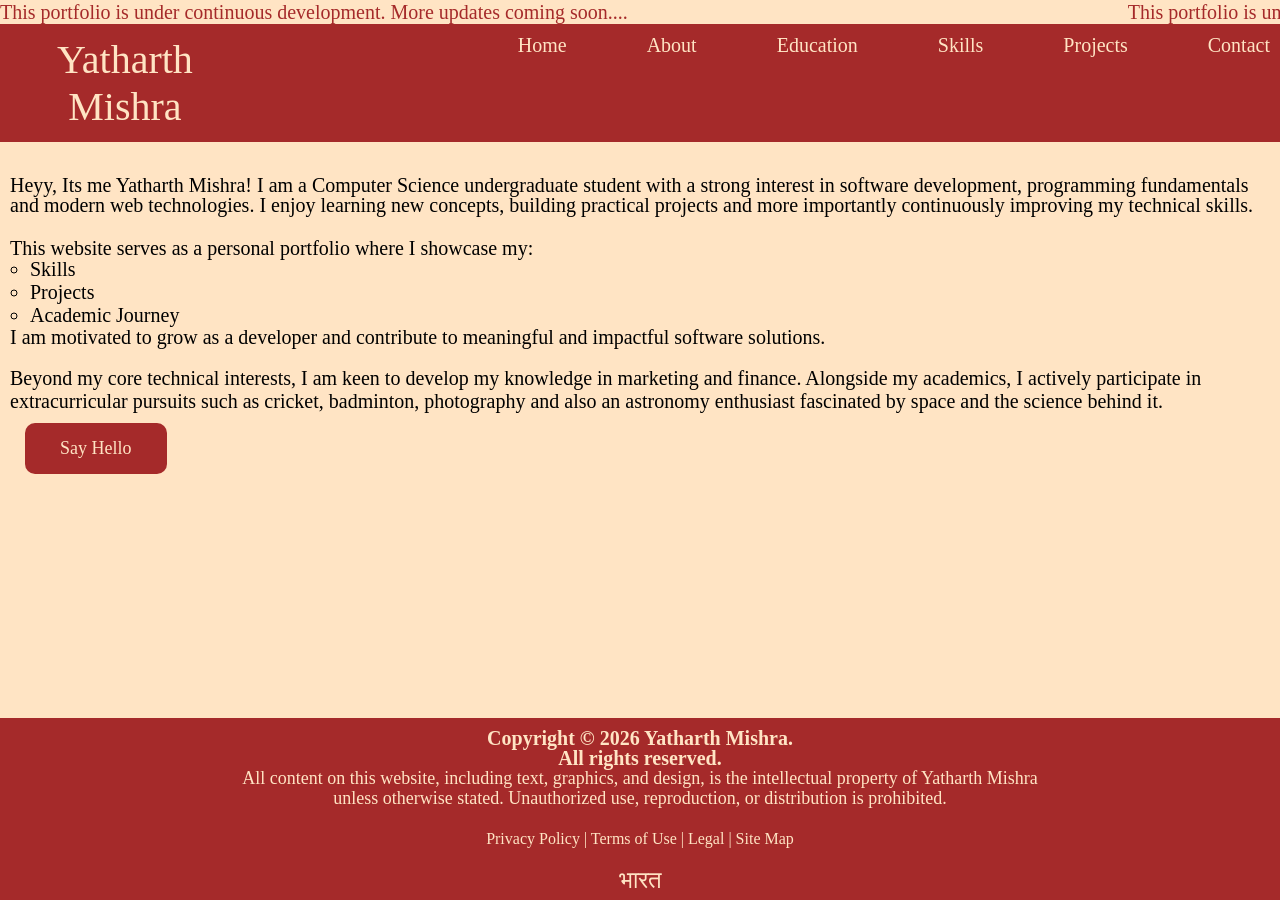
==== index.html @ 9a2c2b6b "Constructed and restructured." ====
<!DOCTYPE html>
 <head>
    <title>About Me~ Yatharth Mishra</title>
    <link rel="stylesheet" href="style.css">
</head>
<body>
<div class="marquee">
  <p>This portfolio is under continuous development. More updates coming soon....</p>
</div>

<nav class="navbar">
  <ul class="nav-links">
    <h1 class="logo">Yatharth Mishra</h1>
    <li><a href="index.html">Home</a></li>
    <li><a href="about.html">About</a></li>
    <li><a href="education.html">Education</a></li>
    <li><a href="skills.html">Skills</a></li>
    <li><a href="projects.html">Projects</a></li>
    <li><a href="contact.html">Contact</a></li>
  </ul>
</nav>  

<section class="home-intro">
    <br>
    <p>
      Heyy, Its me Yatharth Mishra! I am a Computer Science undergraduate student with a strong interest in software development,
      programming fundamentals and modern web technologies. I enjoy learning new concepts,
      building practical projects and more importantly continuously improving my technical skills.
    </p>
    <br>
    <p>
      <p>
  This website serves as a personal portfolio where I showcase my:
</p>

  <ul>
  <li>Skills</li>
  <li>Projects</li>
  <li>Academic Journey</li>
  </ul>

<p>
  I am motivated to grow as a developer and contribute to
  meaningful and impactful software solutions.
</p>

</section>

<section class="home-details">
  Beyond my core technical interests, I am keen to develop my knowledge in marketing and finance. Alongside my academics, I actively participate in extracurricular pursuits such as cricket, badminton, photography and also an astronomy enthusiast fascinated by space and the science behind it. 
</section>

<section class="home-cta">
  <a href="https://www.linkedin.com/in/yatharth-mishra-786a95378/" class="btn">Say Hello</a>
</section>
<footer class="footer">
<p id="cprt"><b>Copyright © 2026 Yatharth Mishra. <br>All rights reserved.</b></p>
<p>All content on this website, including text, graphics, and design, is the intellectual property of Yatharth Mishra<br> unless otherwise stated. Unauthorized use, reproduction, or distribution is prohibited.</p>
<br><p id="fts">Privacy Policy | Terms of Use | Legal | Site Map</p>
<br><p id="ind">भारत</p>
</footer>
</body>
</html>
---- style.css ----
*{
    padding: 0;
    margin: 0;
}
.navbar 
{
  background-color: brown;
  padding: 10px 10px;
  display: flex;
  justify-content: space-between;
}

.nav-links
{
  list-style: none; 
  display: flex;
  text-align: center;
  gap: 80px;
  margin-left: 0px;
}

.nav-links a 
{
color: bisque;
text-decoration: none;
font-size: 20px;
}

.nav-links a:hover 
{
  text-decoration: underline;
}
h1{
    color:brown;
    font-family: 'Algerian';
    font-size: 80px;
    text-align: center;
    margin-top: 5px;
    margin-bottom: 5px;
}
.logo{
    color:bisque;
    font-family: 'Brush Script MT' ;
    font-weight: 100;
    font-size: 40px;
    text-align: center;
    margin-top: 2px;
    margin-left: 2px;
    margin-bottom: 2px;
    margin-right: 200px;
}
.marquee {
    display: block;
    width: 100%;
    overflow: hidden;
    white-space: nowrap;
    color: brown;
}
.marquee p {
    margin: 0;
    line-height: 1.2;
    font-size: 20px;
    padding: 0;
    animation: moveText 12s linear infinite;
}
.marquee p::after {
  content: "This portfolio is under continuous development. More updates coming soon....";
  padding-left: 500px;
}
@keyframes moveText {
  from {
    transform: translateX(0);
  }
  to {
    transform: translateX(-100%);
  }
}
.marquee p:hover {
  animation-play-state: paused;
}   
button{
    color:white;
    background-color:burlywood;
}
html, body {
  height: 100%;
}
body {
  min-height: 100vh;
  display: flex;
  flex-direction: column;
  background-color: bisque;
}
p{
    line-height: 20px;
}
.home-intro{
    font-size: 20px;
    margin: 10px;
}
.home-details{
    font-size: 20px;
    margin: 10px;
    margin-left: 10px;
}
.home-intro ul {
  list-style: circle;
  padding-left: 20px;
}

.btn {
  display: inline-flex;
  align-items: center;
  justify-content: center;

  padding: 15px 35px;
  background-color: brown;
  color: bisque;       
  text-decoration: none; 

  font-size: 18px;
  font-weight: 500;
  border-radius: 10px;
  cursor: pointer;

  margin-left: 25px;
}

.btn:hover {
  background-color: brown;
  transform: scale(1.1);
}

#details{
    padding: 10px;
}
.footer{
  margin-top: auto;
  text-align: center;
  font-size: 18px;
  font-family: 'Times New Roman';
  color: bisque;
  background-color: brown;
  padding: 10px;

  margin-top: auto;  
}
#cprt{ 
    font-size: 20px;
}
#fts{
    font-size: 16px;
}
#ind{
    font-size: 24px;
    font-family:'Segoe UI', Tahoma, Geneva, Verdana, sans-serif;
}
.skills-heading {
  font-family: 'Times New Roman';
  font-size: 36px;
  text-decoration: none
}

.skills-page {
  text-align: center;
}

.skills-container {
  justify-content: center;
  gap: 20px;
}

.skills-container:hover {
  color: burlywood;
}
.prgm{
    text-align: center;
    height: 175px;
    width: 175px;
    background-color: burlywood;
    border-width: 2px;
    border-style: dotted;
    border-color: brown;
    border: 2px solid brown;
    border-radius: 10px; /*For circle make square use radius as 50%*/
    display: inline-block;
    margin: 30px;
    margin-right: 50px;
}
#BoxA{
    background-image: url("The_C_Programming_Language_logo.svg.png");
    background-size: contain;
    background-repeat: no-repeat;
    background-position: center;
    background-color: bisque;
    border: none;
}
#BoxB{
    background-image: url("ISO_C++_Logo.svg.png");
    background-size: contain;
    background-repeat: no-repeat;
    background-position: center;
    background-color: bisque;
    border: none;
}
#BoxC{
    background-image: url("Java_programming_language_logo.svg.png");
    background-size: contain;
    background-repeat: no-repeat;
    background-position: center;    
    background-color: bisque;
    border: none;
}   
#BoxD{
    background-image: url("Python-logo-notext.svg.png");
    background-size: contain; 
    background-repeat: no-repeat;
    background-position: center;    
    background-color: bisque;
    border: none;
}
#BoxE{
    background-image: url("HTML5_logo_and_wordmark.svg.png");
    background-size: contain; 
    background-repeat: no-repeat;
    background-position: center;    
    background-color: bisque;
    border: none;
}
#BoxF{
    background-image: url("Official_CSS_Logo.svg.png");
    background-size: contain; 
    background-repeat: no-repeat;
    background-position: center;    
    background-color: bisque;
    border: none;
}
#BoxG{
    background-image: url("javascript.png");
    background-size: contain; 
    background-repeat: no-repeat;
    background-position: center;    
    background-color: bisque;
    border: none;
}
.about-section{
    font-size: 20px;
}
.quote{
  font-style: italic;
}
.contact-section{
    font-size: 20px;
}
.project-details{
    font-size: 20px;
}
.projects-section{
    font-size: 20px;
}
.education-section{
    font-size: 20px;
}
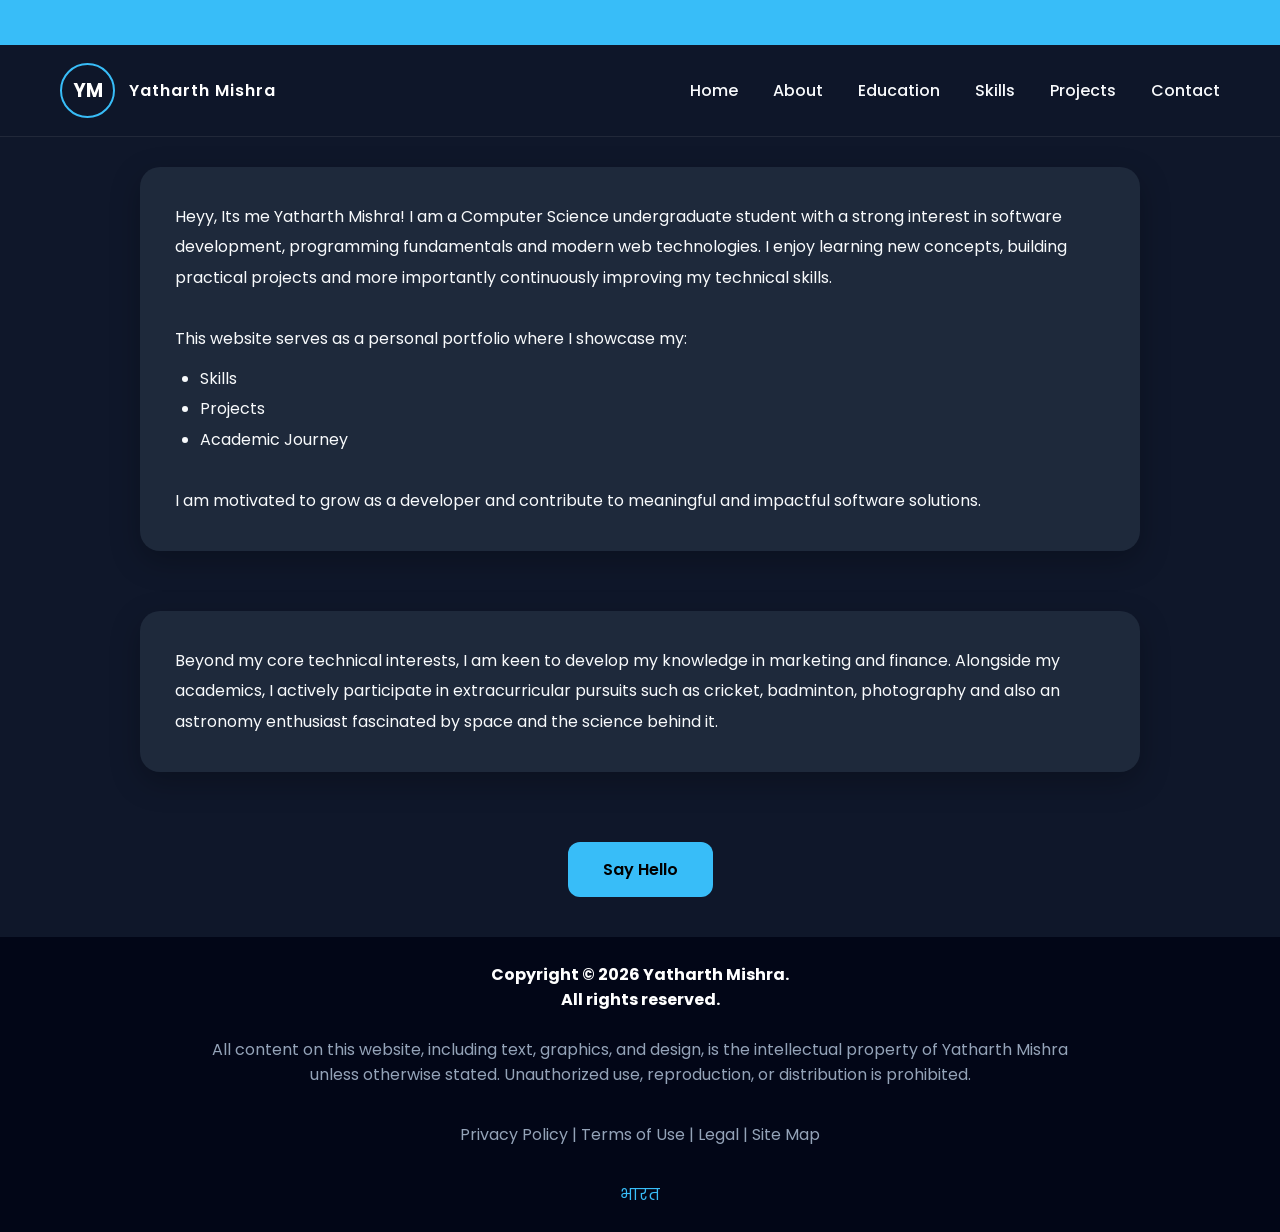
==== commit 2dd34bb3: "Minor Fixes and integerated contact form." ====
--- a/index.html
+++ b/index.html
@@ -1,7 +1,7 @@
 <!DOCTYPE html>
  <head>
     <title>About Me~ Yatharth Mishra</title>
-    <link rel="stylesheet" href="style.css">
+    <link rel="stylesheet" href="css/style.css">
 </head>
 <body>
 <div class="marquee">
@@ -9,8 +9,13 @@
 </div>
 
 <nav class="navbar">
+
+  <div class="brand">
+    <div class="logo">YM</div>
+    <span class="tagline">Yatharth Mishra</span>
+  </div>
+
   <ul class="nav-links">
-    <h1 class="logo">Yatharth Mishra</h1>
     <li><a href="index.html">Home</a></li>
     <li><a href="about.html">About</a></li>
     <li><a href="education.html">Education</a></li>
@@ -18,10 +23,10 @@
     <li><a href="projects.html">Projects</a></li>
     <li><a href="contact.html">Contact</a></li>
   </ul>
+
 </nav>  
 
 <section class="home-intro">
-    <br>
     <p>
       Heyy, Its me Yatharth Mishra! I am a Computer Science undergraduate student with a strong interest in software development,
       programming fundamentals and modern web technologies. I enjoy learning new concepts,
@@ -40,6 +45,7 @@
   </ul>
 
 <p>
+  <br>
   I am motivated to grow as a developer and contribute to
   meaningful and impactful software solutions.
 </p>
@@ -54,10 +60,11 @@
   <a href="https://www.linkedin.com/in/yatharth-mishra-786a95378/" class="btn">Say Hello</a>
 </section>
 <footer class="footer">
-<p id="cprt"><b>Copyright © 2026 Yatharth Mishra. <br>All rights reserved.</b></p>
+<p id="cprt"><b>Copyright © 2026 Yatharth Mishra.<br>All rights reserved.</b></p><br>
 <p>All content on this website, including text, graphics, and design, is the intellectual property of Yatharth Mishra<br> unless otherwise stated. Unauthorized use, reproduction, or distribution is prohibited.</p>
 <br><p id="fts">Privacy Policy | Terms of Use | Legal | Site Map</p>
 <br><p id="ind">भारत</p>
 </footer>
+<script src="js/script.js"></script>
 </body>
 </html>
--- a/css/style.css
+++ b/css/style.css
@@ -0,0 +1,579 @@
+@import url('https://fonts.googleapis.com/css2?family=Poppins:wght@300;400;500;600;700;800&display=swap');
+
+*{
+    margin:0;
+    padding:0;
+    box-sizing:border-box;
+    font-family:'Poppins',sans-serif;
+}
+
+:root{
+    --bg:#0f172a;
+    --card:#1e293b;
+    --accent:#38bdf8;
+    --text:#f8fafc;
+    --secondary:#94a3b8;
+}
+
+html{
+    scroll-behavior:smooth;
+}
+
+body{
+    min-height:100vh;
+    display:flex;
+    flex-direction:column;
+    background:var(--bg);
+    color:var(--text);
+}
+
+/* =====================
+   NAVBAR
+===================== */
+
+.navbar{
+    position:sticky;
+    top:0;
+    z-index:1000;
+
+    display:flex;
+    justify-content:space-between;
+    align-items:center;
+
+    padding:18px 60px;
+
+    background:rgba(15,23,42,0.9);
+    backdrop-filter:blur(12px);
+
+    border-bottom:1px solid rgba(255,255,255,0.08);
+}
+
+.brand{
+    display:flex;
+    align-items:center;
+    gap:14px;
+}
+
+.logo{
+    width:55px;
+    height:55px;
+
+    display:flex;
+    justify-content:center;
+    align-items:center;
+
+    border-radius:50%;
+    border:2px solid var(--accent);
+
+    color:white;
+    font-weight:700;
+    font-size:1.15rem;
+
+    transition:0.3s ease;
+}
+
+.logo:hover{
+    background:var(--accent);
+    color:black;
+    transform:rotate(5deg);
+}
+
+.tagline{
+    color:white;
+    font-size:1rem;
+    font-weight:600;
+    letter-spacing:1px;
+}
+
+.nav-links{
+    list-style:none;
+    display:flex;
+    align-items:center;
+    gap:35px;
+}
+
+.nav-links a{
+    text-decoration:none;
+    color:var(--text);
+    font-weight:500;
+    transition:0.3s;
+    position:relative;
+}
+
+.nav-links a::after{
+    content:"";
+    position:absolute;
+    left:0;
+    bottom:-5px;
+
+    width:0;
+    height:2px;
+
+    background:var(--accent);
+    transition:0.3s;
+}
+
+.nav-links a:hover{
+    color:var(--accent);
+}
+
+.nav-links a:hover::after{
+    width:100%;
+}
+
+/* =====================
+   MARQUEE
+===================== */
+
+.marquee{
+    background:var(--accent);
+    color:black;
+
+    overflow:hidden;
+    white-space:nowrap;
+
+    padding:10px 0;
+}
+
+.marquee p{
+    display:inline-block;
+    padding-left:100%;
+    animation:scroll 25s linear infinite;
+    font-weight:500;
+}
+
+.marquee:hover p{
+    animation-play-state:paused;
+}
+
+@keyframes scroll{
+    from{
+        transform:translateX(0);
+    }
+    to{
+        transform:translateX(-100%);
+    }
+}
+
+/* =====================
+   HEADINGS
+===================== */
+
+h1{
+    text-align:center;
+    font-size:3rem;
+    font-weight:700;
+    color:white;
+
+    margin-top:50px;
+}
+
+.skills-heading{
+    text-align:center;
+    font-size:3rem;
+    font-weight:700;
+    color:white;
+
+    margin-top:50px;
+}
+
+h1::after,
+.skills-heading::after{
+    content:"";
+
+    display:block;
+
+    width:90px;
+    height:4px;
+
+    background:var(--accent);
+
+    margin:15px auto;
+
+    border-radius:20px;
+}
+
+h2{
+    text-align:center;
+
+    max-width:800px;
+
+    margin:10px auto 40px auto;
+
+    color:var(--secondary);
+
+    font-size:1.25rem;
+    font-weight:400;
+
+    line-height:1.8;
+}
+
+h3{
+    color:var(--accent);
+    margin-bottom:10px;
+}
+
+/* =====================
+   HOME PAGE
+===================== */
+
+.home-intro,
+.home-details{
+    width:90%;
+    max-width:1000px;
+
+    margin:30px auto;
+
+    padding:35px;
+
+    background:var(--card);
+
+    border-radius:20px;
+
+    line-height:1.9;
+
+    box-shadow:0 10px 30px rgba(0,0,0,0.25);
+}
+
+.home-intro ul{
+    margin-top:10px;
+    margin-left:25px;
+}
+
+.home-cta{
+    text-align:center;
+    margin:40px;
+}
+
+.btn{
+    display:inline-block;
+
+    padding:15px 35px;
+
+    background:var(--accent);
+    color:black;
+
+    text-decoration:none;
+    font-weight:600;
+
+    border-radius:12px;
+
+    transition:0.3s;
+}
+
+.btn:hover{
+    transform:translateY(-5px);
+}
+
+/* =====================
+   COMMON SECTIONS
+===================== */
+
+.about-section,
+.education-section,
+.contact-section,
+.projects-section{
+    width:90%;
+    max-width:1000px;
+
+    margin:40px auto;
+
+    background:var(--card);
+
+    padding:40px;
+
+    border-radius:20px;
+
+    line-height:1.9;
+
+    box-shadow:0 10px 30px rgba(0,0,0,0.25);
+}
+
+.about-text,
+.contact-text{
+    font-size:1.05rem;
+}
+
+.quote{
+    text-align:center;
+    color:var(--secondary);
+    font-style:italic;
+}
+
+/* =====================
+   EDUCATION
+===================== */
+
+.education-item{
+    border-left:4px solid var(--accent);
+    padding-left:25px;
+    text-align:left;
+}
+
+/* =====================
+   SKILLS
+===================== */
+
+.skills-page{
+    text-align:center;
+}
+
+.prgm{
+    width:180px;
+    height:180px;
+
+    display:inline-block;
+
+    margin:25px;
+
+    border-radius:20px;
+
+    background:white;
+
+    box-shadow:0 10px 25px rgba(0,0,0,0.3);
+
+    transition:0.3s ease;
+}
+
+.prgm:hover{
+    transform:translateY(-10px) scale(1.05);
+}
+
+#BoxA{
+    background:url("../images/c.png") center/contain no-repeat;
+    background-color:white;
+}
+
+#BoxB{
+    background:url("../images/cpp.png") center/contain no-repeat;
+    background-color:white;
+}
+
+#BoxC{
+    background:url("../images/java.png") center/contain no-repeat;
+    background-color:white;
+}
+
+#BoxD{
+    background:url("../images/py.png") center/contain no-repeat;
+    background-color:white;
+}
+
+#BoxE{
+    background:url("../images/html.png") center/contain no-repeat;
+    background-color:white;
+}
+
+#BoxF{
+    background:url("../images/css.png") center/contain no-repeat;
+    background-color:white;
+}
+
+#BoxG{
+    background:url("../images/jss.png") center/contain no-repeat;
+    background-color:white;
+}
+
+/* =====================
+   PROJECTS
+===================== */
+
+.project-card{
+    background:#111827;
+
+    border-radius:20px;
+
+    padding:30px;
+
+    border:1px solid rgba(255,255,255,0.08);
+}
+
+.project-link{
+    display:inline-block;
+
+    margin-top:15px;
+
+    padding:12px 24px;
+
+    background:var(--accent);
+
+    color:black;
+
+    text-decoration:none;
+
+    border-radius:10px;
+
+    font-weight:600;
+
+    transition:0.3s;
+}
+
+.project-link:hover{
+    transform:translateY(-3px);
+}
+
+.project-details{
+    text-align: left;
+}
+/* =====================
+   CONTACT
+===================== */
+
+.contact-list{
+    list-style:none;
+    line-height:2.3;
+}
+
+.social-link{
+    color:var(--accent);
+    text-decoration:none;
+    font-weight:500;
+    transition:0.3s ease;
+}
+
+.social-link:hover{
+    color:var(--accent);
+    text-decoration:underline;
+    text-shadow:0 0 8px rgba(56,189,248,0.7);
+}
+
+.contact-form-card{
+    width:90%;
+    max-width:800px;
+
+    margin:40px auto;
+
+    background:var(--card);
+
+    padding:35px;
+
+    border-radius:20px;
+
+    box-shadow:0 10px 25px rgba(0,0,0,0.25);
+}
+
+.contact-form-card h2{
+    margin-bottom:15px;
+}
+
+.contact-form-card p{
+    margin-bottom:25px;
+}
+
+.contact-form-card form{
+    display:flex;
+    flex-direction:column;
+    gap:15px;
+}
+
+.contact-form-card input,
+.contact-form-card textarea{
+    padding:14px;
+
+    border-radius:10px;
+
+    border:1px solid #334155;
+
+    background:#0f172a;
+
+    color:white;
+
+    font-size:1rem;
+}
+
+.contact-form-card textarea{
+    resize:vertical;
+}
+
+.contact-form-card button{
+    background:var(--accent);
+
+    color:black;
+
+    border:none;
+
+    padding:14px;
+
+    border-radius:10px;
+
+    cursor:pointer;
+
+    font-weight:600;
+
+    transition:0.3s;
+}
+
+.contact-form-card button:hover{
+    transform:translateY(-3px);
+}
+/* =====================
+   FOOTER
+===================== */
+
+.footer{
+    margin-top:auto;
+
+    background:#020617;
+
+    color:var(--secondary);
+
+    text-align:center;
+
+    padding:25px;
+}
+
+#cprt{
+    color:white;
+    font-size:1rem;
+}
+
+#fts{
+    margin-top:10px;
+}
+
+#ind{
+    margin-top:10px;
+    color:var(--accent);
+}
+
+/* =====================
+   MOBILE
+===================== */
+
+@media(max-width:900px){
+
+    .navbar{
+        flex-direction:column;
+        gap:20px;
+        padding:20px;
+    }
+
+    .nav-links{
+        flex-wrap:wrap;
+        justify-content:center;
+    }
+
+    h1,
+    .skills-heading{
+        font-size:2.3rem;
+    }
+
+    h2{
+        font-size:1.05rem;
+        padding:0 15px;
+    }
+
+    .prgm{
+        width:140px;
+        height:140px;
+    }
+
+    .about-section,
+    .education-section,
+    .contact-section,
+    .projects-section,
+    .home-intro,
+    .home-details{
+        padding:25px;
+    }
+}
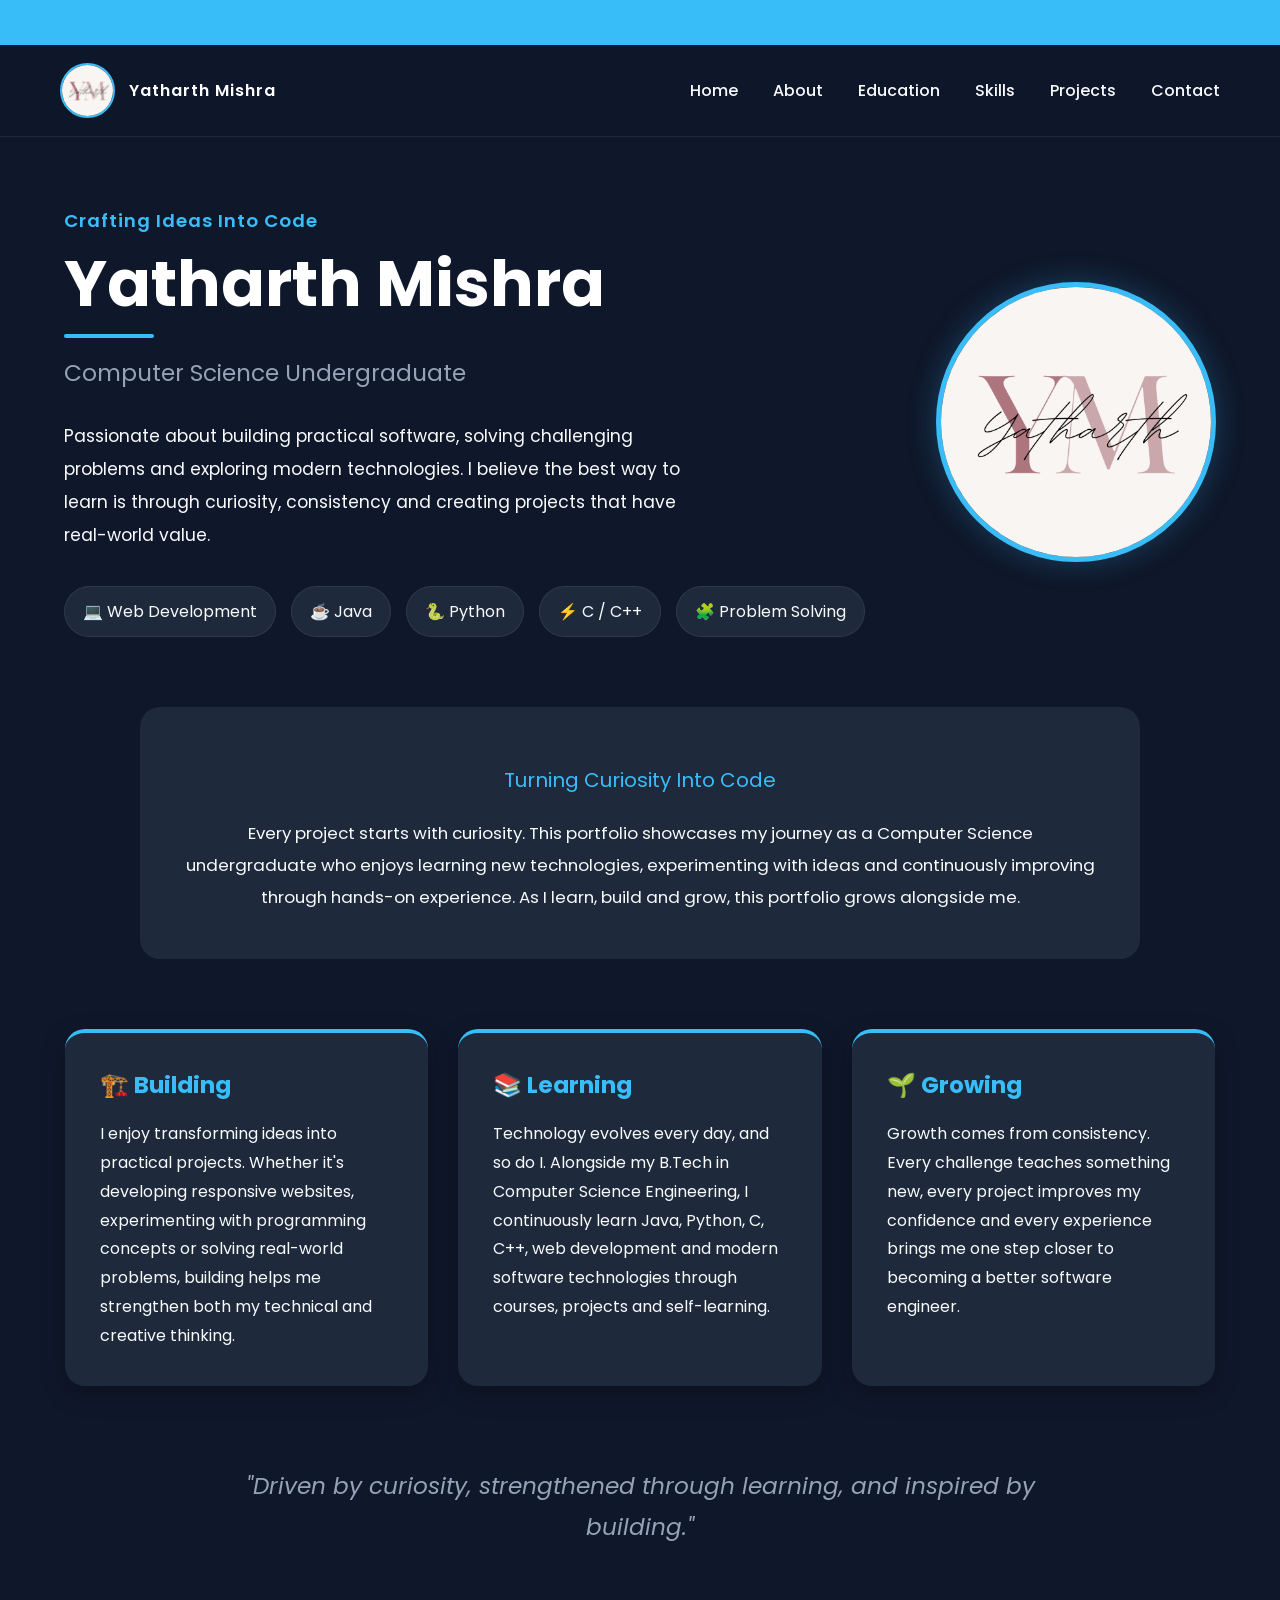
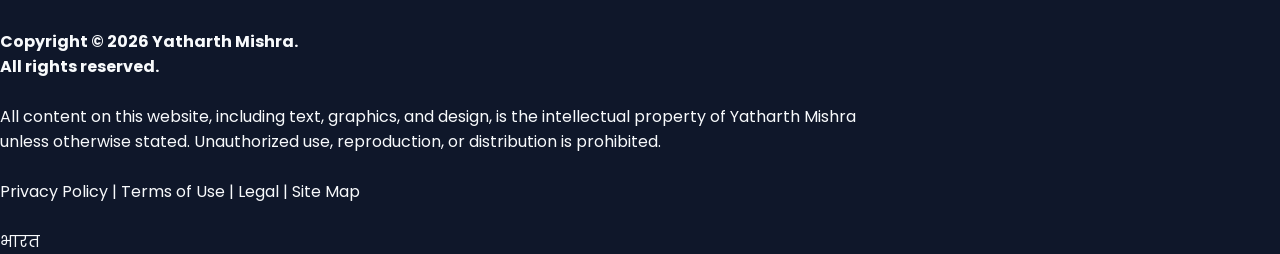
==== commit 720c816e: "Revamped modern UI" ====
--- a/index.html
+++ b/index.html
@@ -11,7 +11,9 @@
 <nav class="navbar">
 
   <div class="brand">
-    <div class="logo">YM</div>
+    <div class="logo">
+      <img src="images/logo.png" alt="Yatharth Mishra Logo">
+    </div>
     <span class="tagline">Yatharth Mishra</span>
   </div>
 
@@ -26,45 +28,146 @@
 
 </nav>  
 
-<section class="home-intro">
-    <p>
-      Heyy, Its me Yatharth Mishra! I am a Computer Science undergraduate student with a strong interest in software development,
-      programming fundamentals and modern web technologies. I enjoy learning new concepts,
-      building practical projects and more importantly continuously improving my technical skills.
-    </p>
-    <br>
-    <p>
-      <p>
-  This website serves as a personal portfolio where I showcase my:
-</p>
+<main class="home-page">
+<section class="hero">
 
-  <ul>
-  <li>Skills</li>
-  <li>Projects</li>
-  <li>Academic Journey</li>
-  </ul>
+        <div class="hero-text">
 
-<p>
-  <br>
-  I am motivated to grow as a developer and contribute to
-  meaningful and impactful software solutions.
-</p>
+            <p class="hero-greeting">Crafting Ideas Into Code</p>
 
-</section>
+            <h1>Yatharth Mishra</h1>
 
-<section class="home-details">
-  Beyond my core technical interests, I am keen to develop my knowledge in marketing and finance. Alongside my academics, I actively participate in extracurricular pursuits such as cricket, badminton, photography and also an astronomy enthusiast fascinated by space and the science behind it. 
-</section>
+            <h2>Computer Science Undergraduate</h2>
 
-<section class="home-cta">
-  <a href="https://www.linkedin.com/in/yatharth-mishra-786a95378/" class="btn">Say Hello</a>
-</section>
+            <p class="hero-description">
+
+                Passionate about building practical software, solving
+                challenging problems and exploring modern technologies.
+                I believe the best way to learn is through curiosity,
+                consistency and creating projects that have real-world value.
+
+            </p>
+
+            <div class="hero-tags">
+
+                <span>💻 Web Development</span>
+                <span>☕ Java</span>
+                <span>🐍 Python</span>
+                <span>⚡ C / C++</span>
+                <span>🧩 Problem Solving</span>
+
+            </div>
+
+        </div>
+
+        <div class="hero-image">
+
+            <!-- Replace with your image later -->
+
+            <div class="profile-circle">
+
+                <img src="images/logo.png" alt="Yatharth Mishra Logo">
+
+            </div>
+
+        </div>
+
+    </section>
+
+    <!-- Intro -->
+
+    <section class="home-overview">
+
+        <h2>Turning Curiosity Into Code</h2>
+
+        <p>
+
+            Every project starts with curiosity.
+
+            This portfolio showcases my journey as a Computer Science
+            undergraduate who enjoys learning new technologies,
+            experimenting with ideas and continuously improving through
+            hands-on experience.
+
+            As I learn, build and grow, this portfolio grows alongside me.
+
+        </p>
+
+    </section>
+
+    <!-- Philosophy -->
+
+    <section class="quick-links">
+
+        <div class="quick-card">
+
+            <h3>🏗️ Building</h3>
+
+            <p>
+
+                I enjoy transforming ideas into practical projects.
+                Whether it's developing responsive websites,
+                experimenting with programming concepts or solving
+                real-world problems, building helps me strengthen both
+                my technical and creative thinking.
+
+            </p>
+
+        </div>
+
+        <div class="quick-card">
+
+            <h3>📚 Learning</h3>
+
+            <p>
+
+                Technology evolves every day, and so do I.
+                Alongside my B.Tech in Computer Science Engineering,
+                I continuously learn Java, Python, C, C++, web
+                development and modern software technologies through
+                courses, projects and self-learning.
+
+            </p>
+
+        </div>
+
+        <div class="quick-card">
+
+            <h3>🌱 Growing</h3>
+
+            <p>
+
+                Growth comes from consistency.
+                Every challenge teaches something new,
+                every project improves my confidence and
+                every experience brings me one step closer to
+                becoming a better software engineer.
+
+            </p>
+
+        </div>
+
+    </section>
+
+    <!-- Quote -->
+
+    <section class="home-quote">
+
+        <blockquote>
+
+            "Driven by curiosity, strengthened through learning,
+            and inspired by building."
+
+        </blockquote>
+
+    </section>
+</main>
+
 <footer class="footer">
 <p id="cprt"><b>Copyright © 2026 Yatharth Mishra.<br>All rights reserved.</b></p><br>
 <p>All content on this website, including text, graphics, and design, is the intellectual property of Yatharth Mishra<br> unless otherwise stated. Unauthorized use, reproduction, or distribution is prohibited.</p>
 <br><p id="fts">Privacy Policy | Terms of Use | Legal | Site Map</p>
 <br><p id="ind">भारत</p>
 </footer>
-<script src="js/script.js"></script>
 </body>
 </html>
--- a/css/style.css
+++ b/css/style.css
@@ -62,20 +62,35 @@
     justify-content:center;
     align-items:center;
 
+    overflow:hidden;
+
+    flex-shrink:0;
+
     border-radius:50%;
+
     border:2px solid var(--accent);
 
-    color:white;
-    font-weight:700;
-    font-size:1.15rem;
-
-    transition:0.3s ease;
+    background:var(--card);
+
+    transition:.3s ease;
 }
 
 .logo:hover{
-    background:var(--accent);
-    color:black;
-    transform:rotate(5deg);
+
+    transform:scale(1.08);
+
+    box-shadow:0 0 15px rgba(56,189,248,.4);
+}
+
+.logo img{
+
+    width:100%;
+
+    height:100%;
+
+    object-fit:cover;
+
+    display:block;
 }
 
 .tagline{
@@ -213,57 +228,280 @@
     margin-bottom:10px;
 }
 
-/* =====================
-   HOME PAGE
-===================== */
-
-.home-intro,
-.home-details{
+/* ===================================================
+                    HOME PAGE
+=================================================== */
+
+.home-page{
+    width:100%;
+}
+
+/* ---------- HERO ---------- */
+
+.home-page .hero{
+    width:90%;
+    max-width:1200px;
+    margin:70px auto;
+
+    display:flex;
+    justify-content:space-between;
+    align-items:center;
+    gap:70px;
+}
+
+.home-page .hero-text{
+    flex:1;
+}
+
+.home-page .hero-greeting{
+    color:var(--accent);
+    font-size:1.15rem;
+    font-weight:600;
+    letter-spacing:1px;
+    margin-bottom:15px;
+}
+
+.home-page .hero-text h1{
+    text-align:left;
+    margin:0;
+    font-size:4rem;
+    line-height:1.1;
+}
+
+.home-page .hero-text h1::after{
+    margin:15px 0;
+}
+
+.home-page .hero-text h2{
+    text-align:left;
+    margin:0 0 25px;
+    color:var(--secondary);
+    font-size:1.45rem;
+}
+
+.home-page .hero-description{
+    max-width:650px;
+    line-height:1.9;
+    font-size:1.08rem;
+}
+
+.home-page .hero-tags{
+    display:flex;
+    flex-wrap:wrap;
+    gap:15px;
+    margin-top:35px;
+}
+
+.home-page .hero-tags span{
+    background:var(--card);
+    padding:12px 18px;
+    border-radius:30px;
+    border:1px solid rgba(255,255,255,.08);
+    transition:.3s;
+}
+
+.home-page .hero-tags span:hover{
+    background:var(--accent);
+    color:#000;
+    transform:translateY(-4px);
+}
+
+/* ---------- PROFILE ---------- */
+
+.home-page .hero-image{
+    display:flex;
+    justify-content:center;
+}
+
+.home-page .profile-circle{
+
+    width:280px;
+    height:280px;
+
+    border-radius:50%;
+
+    display:flex;
+    justify-content:center;
+    align-items:center;
+
+    background:var(--card);
+
+    border:5px solid var(--accent);
+
+    color:var(--accent);
+
+    font-size:5rem;
+    font-weight:bold;
+
+    box-shadow:0 0 30px rgba(56,189,248,.25);
+
+    transition:.3s;
+}
+
+.home-page .profile-circle:hover{
+
+    transform:scale(1.05);
+}
+
+.home-page .profile-circle img{
+
+    width:100%;
+    height:100%;
+
+    object-fit:cover;
+
+    border-radius:50%;
+}
+
+/* ---------- INTRO ---------- */
+
+.home-page .home-overview{
+
     width:90%;
     max-width:1000px;
 
-    margin:30px auto;
+    margin:70px auto;
+
+    background:var(--card);
+
+    padding:45px;
+
+    border-radius:20px;
+
+    text-align:center;
+
+    line-height:1.9;
+}
+
+.home-page .home-overview h2{
+
+    color:var(--accent);
+
+    margin-bottom:20px;
+}
+
+.home-page .home-overview p{
+
+    font-size:1.05rem;
+}
+
+/* ---------- CARDS ---------- */
+
+.home-page .quick-links{
+
+    width:90%;
+    max-width:1150px;
+
+    margin:70px auto;
+
+    display:grid;
+
+    grid-template-columns:repeat(auto-fit,minmax(280px,1fr));
+
+    gap:30px;
+}
+
+.home-page .quick-card{
+
+    background:var(--card);
 
     padding:35px;
 
-    background:var(--card);
-
     border-radius:20px;
 
-    line-height:1.9;
-
-    box-shadow:0 10px 30px rgba(0,0,0,0.25);
-}
-
-.home-intro ul{
-    margin-top:10px;
-    margin-left:25px;
-}
-
-.home-cta{
+    border-top:4px solid var(--accent);
+
+    transition:.35s;
+
+    box-shadow:0 8px 25px rgba(0,0,0,.25);
+}
+
+.home-page .quick-card:hover{
+
+    transform:translateY(-8px);
+
+    box-shadow:0 15px 30px rgba(56,189,248,.18);
+}
+
+.home-page .quick-card h3{
+
+    color:var(--accent);
+
+    margin-bottom:18px;
+
+    font-size:1.45rem;
+}
+
+.home-page .quick-card p{
+
+    line-height:1.8;
+}
+
+/* ---------- QUOTE ---------- */
+
+.home-page .home-quote{
+
+    width:90%;
+    max-width:900px;
+
+    margin:80px auto;
+
     text-align:center;
-    margin:40px;
-}
-
-.btn{
-    display:inline-block;
-
-    padding:15px 35px;
-
-    background:var(--accent);
-    color:black;
-
-    text-decoration:none;
-    font-weight:600;
-
-    border-radius:12px;
-
-    transition:0.3s;
-}
-
-.btn:hover{
-    transform:translateY(-5px);
-}
+}
+
+.home-page .home-quote blockquote{
+
+    font-size:1.45rem;
+
+    font-style:italic;
+
+    color:var(--secondary);
+
+    line-height:1.8;
+}
+
+/* ---------- MOBILE ---------- */
+
+@media(max-width:900px){
+
+.home-page .hero{
+
+    flex-direction:column-reverse;
+
+    text-align:center;
+}
+
+.home-page .hero-text h1,
+.home-page .hero-text h2{
+
+    text-align:center;
+}
+
+.home-page .hero-text h1::after{
+
+    margin:15px auto;
+}
+
+.home-page .hero-description{
+
+    margin:auto;
+}
+
+.home-page .hero-tags{
+
+    justify-content:center;
+}
+
+.home-page .profile-circle{
+
+    width:220px;
+    height:220px;
+
+    font-size:4rem;
+}
+
+}
+
 
 /* =====================
    COMMON SECTIONS
@@ -303,75 +541,375 @@
 /* =====================
    EDUCATION
 ===================== */
-
-.education-item{
-    border-left:4px solid var(--accent);
-    padding-left:25px;
-    text-align:left;
+/* =====================
+   EDUCATION TIMELINE
+===================== */
+
+.timeline{
+    position:relative;
+    margin-top:20px;
+}
+
+.timeline::before{
+    content:"";
+    position:absolute;
+    left:120px;
+    top:0;
+    bottom:0;
+
+    width:4px;
+
+    background:var(--accent);
+
+    border-radius:10px;
+}
+
+.timeline-item{
+    display:grid;
+    grid-template-columns:90px 60px 1fr;
+
+    align-items:flex-start;
+
+    margin-bottom:60px;
+
+    position:relative;
+}
+
+.timeline-year{
+    font-size:1.2rem;
+    font-weight:700;
+
+    color:var(--text);
+
+    text-align:right;
+
+    padding-top:10px;
+}
+
+.timeline-dot{
+
+    width:22px;
+    height:22px;
+
+    background:var(--accent);
+
+    border-radius:50%;
+
+    border:5px solid var(--bg);
+
+    justify-self:center;
+
+    margin-top:8px;
+
+    z-index:2;
+
+    box-shadow:0 0 15px rgba(56,189,248,.6);
+}
+
+.timeline-content{
+
+    background:#111827;
+
+    padding:25px;
+
+    border-radius:18px;
+
+    border-left:5px solid var(--accent);
+
+    box-shadow:0 10px 25px rgba(0,0,0,.3);
+
+    transition:.3s ease;
+}
+
+.timeline-content:hover{
+
+    transform:translateX(10px);
+
+    box-shadow:0 15px 35px rgba(56,189,248,.2);
+}
+
+.timeline-content h3{
+
+    margin-bottom:15px;
+
+    color:var(--accent);
+}
+
+.timeline-content p{
+
+    margin-bottom:10px;
+
+    color:var(--text);
+
+    line-height:1.7;
+}
+
+/* Mobile */
+
+@media(max-width:768px){
+
+.timeline::before{
+
+left:35px;
+
+}
+
+.timeline-item{
+
+grid-template-columns:40px 30px 1fr;
+
+gap:15px;
+
+}
+
+.timeline-year{
+
+font-size:.95rem;
+
+text-align:left;
+
+padding-top:6px;
+
+}
+
+.timeline-dot{
+
+width:18px;
+
+height:18px;
+
+border:4px solid var(--bg);
+
+}
+
+.timeline-content{
+
+padding:18px;
+
+}
+
 }
 
 /* =====================
    SKILLS
 ===================== */
-
-.skills-page{
+/*=========================
+        SKILLS
+==========================*/
+
+.skills-subtitle{
+
     text-align:center;
-}
-
-.prgm{
-    width:180px;
-    height:180px;
-
-    display:inline-block;
-
-    margin:25px;
-
-    border-radius:20px;
-
-    background:white;
-
-    box-shadow:0 10px 25px rgba(0,0,0,0.3);
-
-    transition:0.3s ease;
-}
-
-.prgm:hover{
-    transform:translateY(-10px) scale(1.05);
-}
-
-#BoxA{
-    background:url("../images/c.png") center/contain no-repeat;
-    background-color:white;
-}
-
-#BoxB{
-    background:url("../images/cpp.png") center/contain no-repeat;
-    background-color:white;
-}
-
-#BoxC{
-    background:url("../images/java.png") center/contain no-repeat;
-    background-color:white;
-}
-
-#BoxD{
-    background:url("../images/py.png") center/contain no-repeat;
-    background-color:white;
-}
-
-#BoxE{
-    background:url("../images/html.png") center/contain no-repeat;
-    background-color:white;
-}
-
-#BoxF{
-    background:url("../images/css.png") center/contain no-repeat;
-    background-color:white;
-}
-
-#BoxG{
-    background:url("../images/jss.png") center/contain no-repeat;
-    background-color:white;
+
+    color:var(--secondary);
+
+    margin-top:-20px;
+
+    margin-bottom:60px;
+
+    font-size:1.1rem;
+}
+
+.floating-skills{
+
+    width:90%;
+
+    max-width:1200px;
+
+    margin:auto;
+
+    display:flex;
+
+    flex-wrap:wrap;
+
+    justify-content:center;
+
+    gap:35px;
+
+    padding-bottom:70px;
+}
+
+.skill-card{
+
+    background:rgba(30,41,59,.95);
+
+    border:1px solid rgba(255,255,255,.08);
+
+    border-radius:22px;
+
+    text-align:center;
+
+    padding:30px;
+
+    transition:.35s;
+
+    backdrop-filter:blur(12px);
+
+    box-shadow:0 12px 30px rgba(0,0,0,.25);
+
+    position:relative;
+}
+
+.skill-card:hover{
+
+    transform:translateY(-12px);
+
+    box-shadow:0 20px 40px rgba(56,189,248,.25);
+
+    border-color:var(--accent);
+}
+
+.skill-card.large{
+
+    width:290px;
+
+    transform:translateY(-15px);
+}
+
+.skill-card.medium{
+
+    width:250px;
+}
+
+.skill-card.small{
+
+    width:220px;
+
+    transform:translateY(18px);
+}
+
+.skill-card img{
+
+    width:80px;
+
+    height:80px;
+
+    object-fit:contain;
+
+    margin-bottom:20px;
+
+    transition:.35s;
+}
+
+.skill-card:hover img{
+
+    transform:scale(1.12) rotate(4deg);
+}
+
+.skill-card h2{
+
+    color:white;
+
+    margin-bottom:15px;
+
+    font-size:1.6rem;
+}
+
+.skill-card p{
+
+    color:var(--secondary);
+
+    line-height:1.7;
+
+    min-height:70px;
+
+    margin-bottom:20px;
+}
+
+.skill-card span{
+
+    color:#ffd54f;
+
+    font-size:1.1rem;
+
+    letter-spacing:3px;
+
+    font-weight:600;
+}
+
+/*=========================
+     CURRENTLY LEARNING
+==========================*/
+
+.learning-box{
+
+    width:85%;
+
+    max-width:900px;
+
+    margin:30px auto 80px;
+
+    text-align:center;
+
+    background:var(--card);
+
+    border-radius:22px;
+
+    padding:40px;
+
+    box-shadow:0 10px 30px rgba(0,0,0,.25);
+}
+
+.learning-box h2{
+
+    color:var(--accent);
+
+    margin-bottom:30px;
+}
+
+.learning-tags{
+
+    display:flex;
+
+    flex-wrap:wrap;
+
+    justify-content:center;
+
+    gap:18px;
+}
+
+.learning-tags span{
+
+    background:#0f172a;
+
+    border:1px solid rgba(255,255,255,.08);
+
+    padding:12px 22px;
+
+    border-radius:30px;
+
+    transition:.3s;
+}
+
+.learning-tags span:hover{
+
+    background:var(--accent);
+
+    color:black;
+
+    transform:translateY(-4px);
+}
+
+/*=========================
+      RESPONSIVE
+==========================*/
+
+@media(max-width:768px){
+
+.skill-card.large,
+
+.skill-card.medium,
+
+.skill-card.small{
+
+    width:100%;
+
+    transform:none;
+}
+
+.floating-skills{
+
+    gap:25px;
 }
 
 /* =====================
@@ -418,7 +956,77 @@
 /* =====================
    CONTACT
 ===================== */
-
+.social-links{
+    display:flex;
+    justify-content:center;
+    gap:30px;
+    flex-wrap:wrap;
+    margin:40px 0;
+}
+
+.social-card{
+    width:220px;
+    height:170px;
+
+    background:var(--card);
+
+    border:2px solid rgba(56,189,248,0.25);
+
+    border-radius:18px;
+
+    display:flex;
+    flex-direction:column;
+    justify-content:center;
+    align-items:center;
+
+    text-decoration:none;
+
+    color:var(--text);
+
+    box-shadow:0 8px 20px rgba(0,0,0,0.25);
+
+    transition:all .3s ease;
+}
+
+.social-card i{
+    font-size:2.8rem;
+    color:var(--accent);
+    margin-bottom:15px;
+}
+
+.social-card h3{
+    margin:0;
+    font-size:1.25rem;
+}
+
+.social-card span{
+    margin-top:8px;
+    font-size:.9rem;
+    color:#94a3b8;
+}
+
+.social-card:hover{
+    transform:translateY(-8px);
+    border-color:var(--accent);
+    box-shadow:0 12px 30px rgba(56,189,248,.3);
+}
+
+.social-card:hover i,
+.social-card:hover h3{
+    color:var(--accent);
+}
+
+@media(max-width:768px){
+    .social-links{
+        flex-direction:column;
+        align-items:center;
+    }
+
+    .social-card{
+        width:90%;
+        max-width:320px;
+    }
+}
 .contact-list{
     list-style:none;
     line-height:2.3;
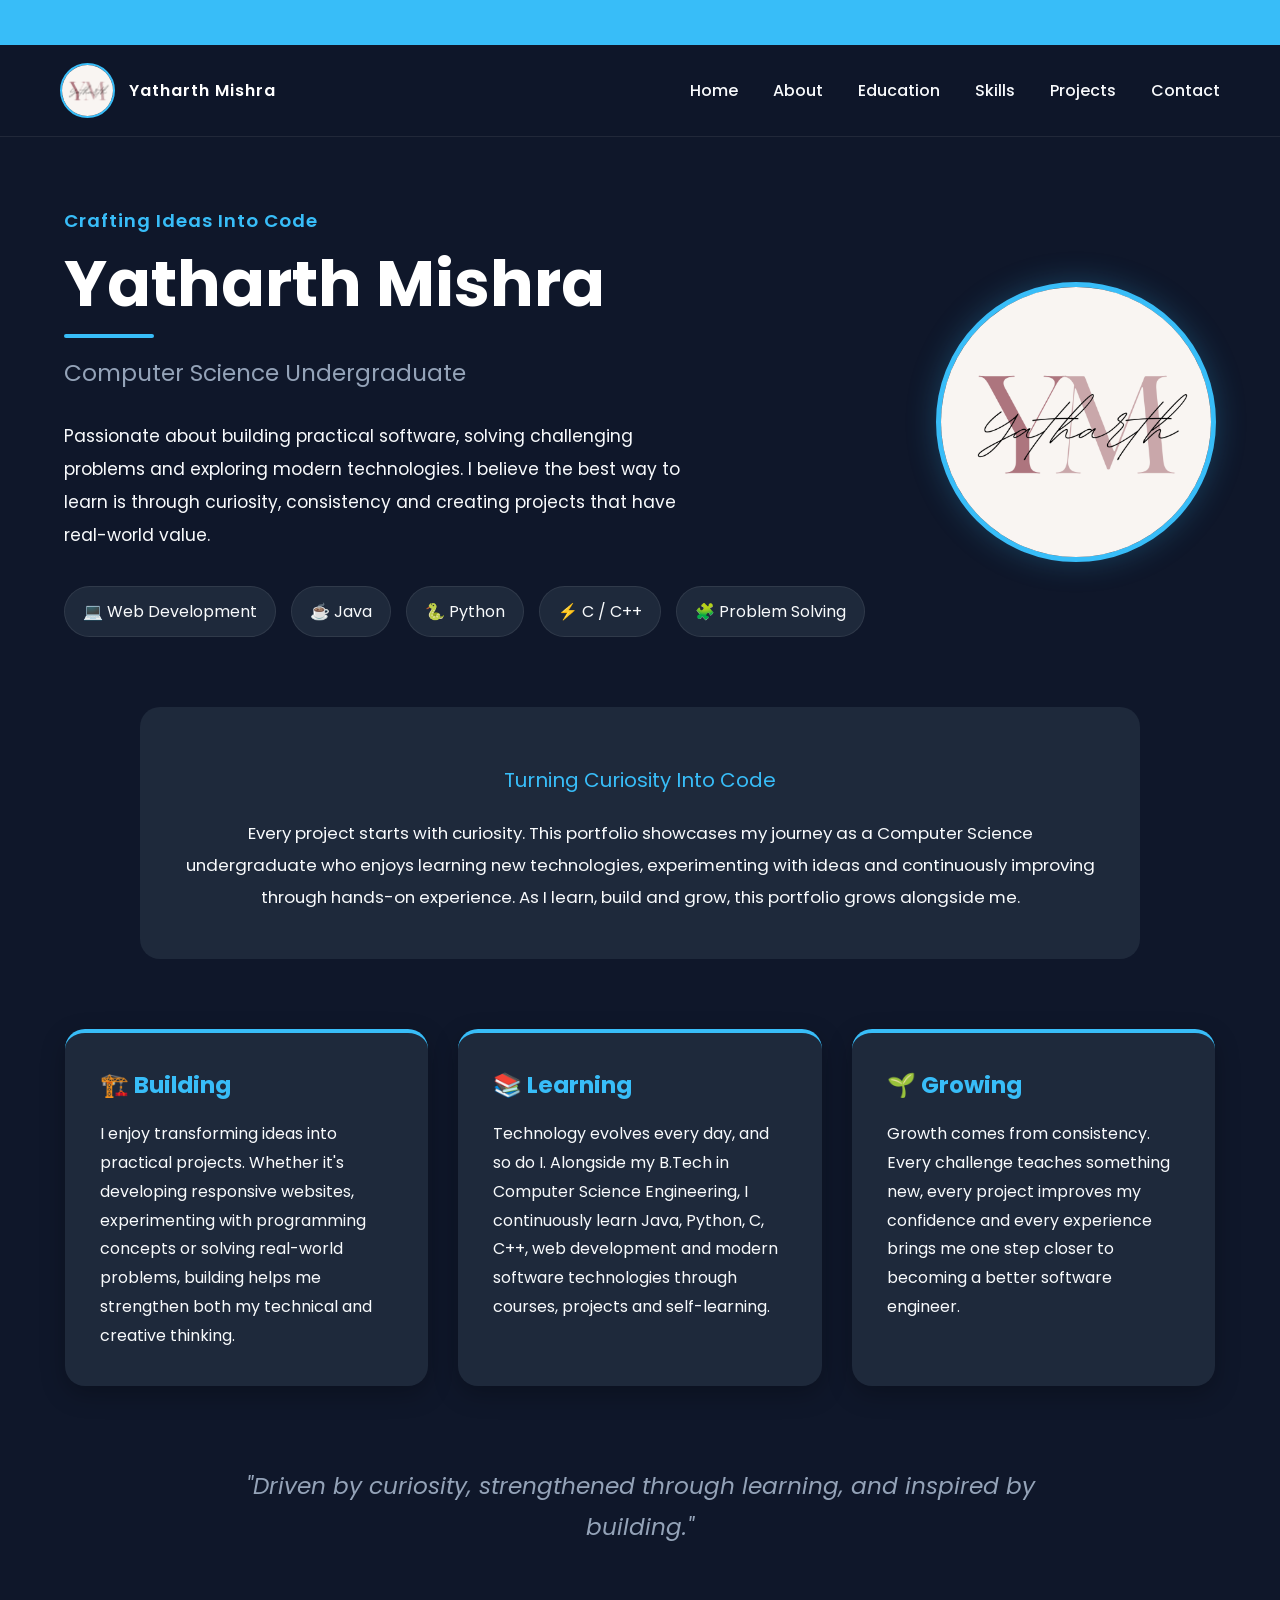
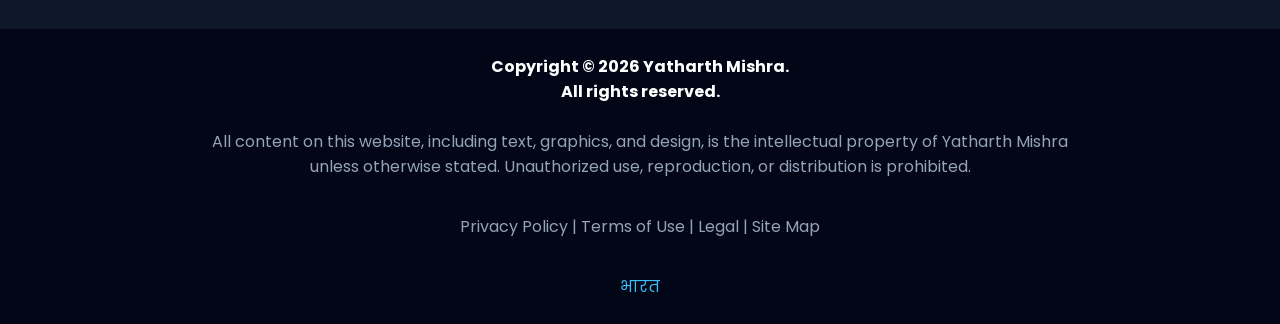
==== commit d5b70bdc: "Responsive Web Design added" ====
--- a/index.html
+++ b/index.html
@@ -1,5 +1,6 @@
 <!DOCTYPE html>
  <head>
+    <meta name="viewport" content="width=device-width, initial-scale=1.0">
     <title>About Me~ Yatharth Mishra</title>
     <link rel="stylesheet" href="css/style.css">
 </head>
--- a/css/style.css
+++ b/css/style.css
@@ -910,6 +910,7 @@
 .floating-skills{
 
     gap:25px;
+}
 }
 
 /* =====================
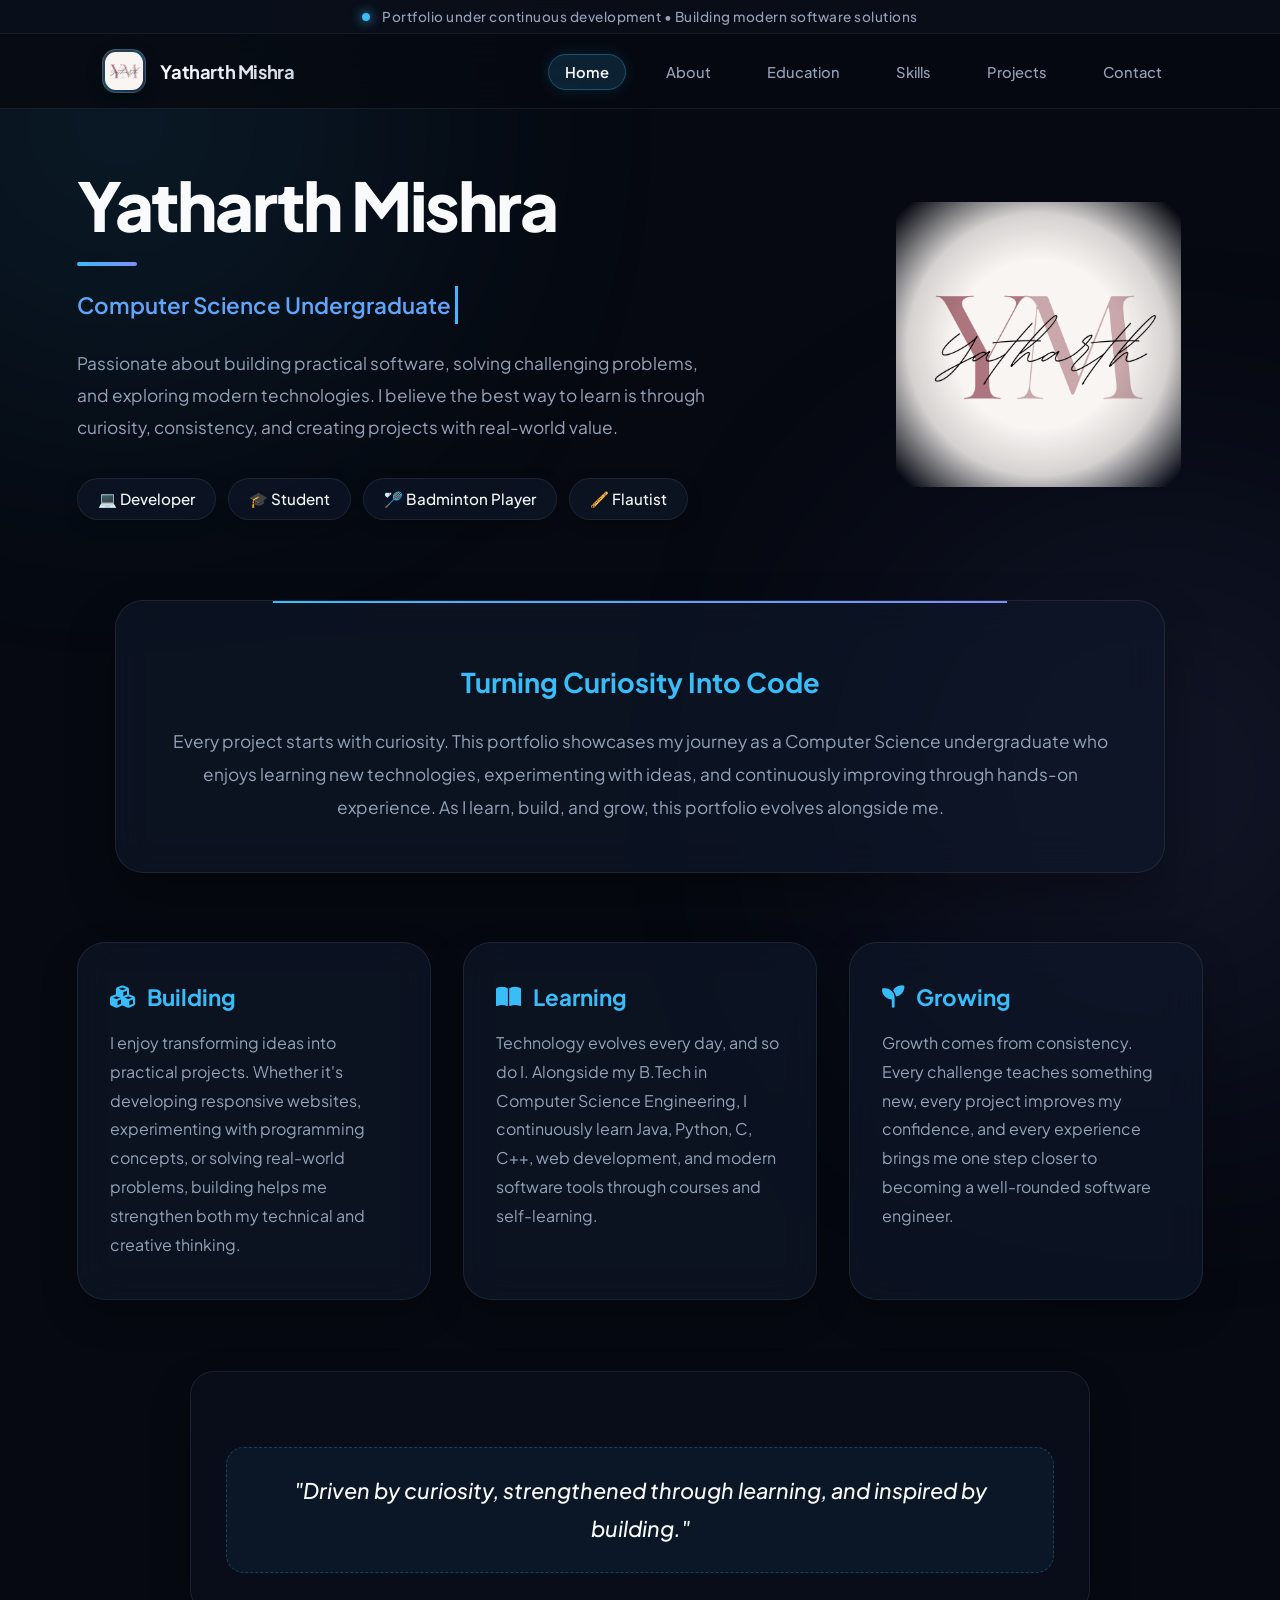
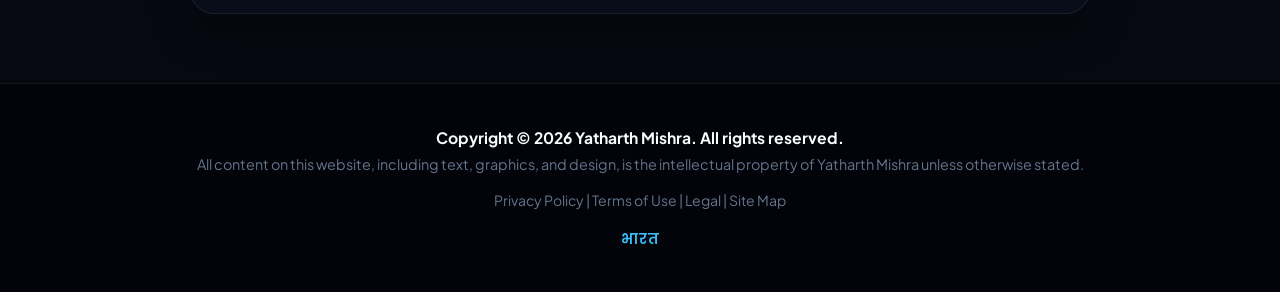
==== commit 924bad77: "UI and tech updated" ====
--- a/index.html
+++ b/index.html
@@ -1,22 +1,35 @@
 <!DOCTYPE html>
- <head>
+<html lang="en">
+<head>
+    <meta charset="UTF-8">
     <meta name="viewport" content="width=device-width, initial-scale=1.0">
-    <title>About Me~ Yatharth Mishra</title>
+    <title>Yatharth Mishra | Home</title>
+    <link rel="stylesheet" href="https://cdnjs.cloudflare.com/ajax/libs/font-awesome/6.7.2/css/all.min.css">
     <link rel="stylesheet" href="css/style.css">
+    <script src="js/script.js" defer></script>
 </head>
 <body>
+
 <div class="marquee">
-  <p>This portfolio is under continuous development. More updates coming soon....</p>
+  <div class="marquee-content">
+    <span class="pulse-dot"></span>
+    <span>Portfolio under continuous development &bull; Building modern software solutions</span>
+  </div>
 </div>
 
 <nav class="navbar">
-
-  <div class="brand">
+  <a href="index.html" class="brand">
     <div class="logo">
       <img src="images/logo.png" alt="Yatharth Mishra Logo">
     </div>
     <span class="tagline">Yatharth Mishra</span>
-  </div>
+  </a>
+
+  <button class="nav-toggle" aria-label="Toggle navigation menu">
+    <span></span>
+    <span></span>
+    <span></span>
+  </button>
 
   <ul class="nav-links">
     <li><a href="index.html">Home</a></li>
@@ -26,149 +39,101 @@
     <li><a href="projects.html">Projects</a></li>
     <li><a href="contact.html">Contact</a></li>
   </ul>
-
 </nav>  
 
 <main class="home-page">
-<section class="hero">
-
+    <section class="hero reveal">
         <div class="hero-text">
-
-            <p class="hero-greeting">Crafting Ideas Into Code</p>
-
             <h1>Yatharth Mishra</h1>
 
-            <h2>Computer Science Undergraduate</h2>
+            <h2 class="hero-typing">
+                <span id="typing-text">Computer Science Undergraduate</span><span class="typing-cursor">&nbsp;</span>
+            </h2>
 
             <p class="hero-description">
-
-                Passionate about building practical software, solving
-                challenging problems and exploring modern technologies.
-                I believe the best way to learn is through curiosity,
-                consistency and creating projects that have real-world value.
-
+                Passionate about building practical software, solving challenging problems, and exploring modern technologies.
+                I believe the best way to learn is through curiosity, consistency, and creating projects with real-world value.
             </p>
 
             <div class="hero-tags">
-
-                <span>💻 Web Development</span>
-                <span>☕ Java</span>
-                <span>🐍 Python</span>
-                <span>⚡ C / C++</span>
-                <span>🧩 Problem Solving</span>
-
+                <span>💻 Developer</span>
+                <span>🎓 Student</span>
+                <span>🏸 Badminton Player</span>
+                <span>🪈 Flautist</span>
             </div>
-
         </div>
 
         <div class="hero-image">
+            <div class="profile-water-container">
+                <div class="profile-water-image">
+                    <img src="images/logo.png" alt="Yatharth Mishra Logo">
+                </div>
+                <div class="water-ripple-rings">
+                    <span class="ring-1"></span>
+                    <span class="ring-2"></span>
+                    <span class="ring-3"></span>
+                    <span class="ring-4"></span>
+                    <span class="ring-5"></span>
+                    <span class="ring-6"></span>
+                </div>
+            </div>
+        </div>
+    </section>
 
-            <!-- Replace with your image later -->
+    <!-- Intro Overview -->
+    <section class="home-overview reveal delay-1">
+        <h2>Turning Curiosity Into Code</h2>
+        <p>
+            Every project starts with curiosity.
+            This portfolio showcases my journey as a Computer Science undergraduate who enjoys learning new technologies,
+            experimenting with ideas, and continuously improving through hands-on experience.
+            As I learn, build, and grow, this portfolio evolves alongside me.
+        </p>
+    </section>
 
-            <div class="profile-circle">
-
-                <img src="images/logo.png" alt="Yatharth Mishra Logo">
-
-            </div>
-
+    <!-- Philosophy Quick Links -->
+    <section class="quick-links">
+        <div class="quick-card reveal delay-1">
+            <h3><i class="fas fa-cubes"></i> Building</h3>
+            <p>
+                I enjoy transforming ideas into practical projects.
+                Whether it's developing responsive websites, experimenting with programming concepts, or solving
+                real-world problems, building helps me strengthen both my technical and creative thinking.
+            </p>
         </div>
 
-    </section>
-
-    <!-- Intro -->
-
-    <section class="home-overview">
-
-        <h2>Turning Curiosity Into Code</h2>
-
-        <p>
-
-            Every project starts with curiosity.
-
-            This portfolio showcases my journey as a Computer Science
-            undergraduate who enjoys learning new technologies,
-            experimenting with ideas and continuously improving through
-            hands-on experience.
-
-            As I learn, build and grow, this portfolio grows alongside me.
-
-        </p>
-
-    </section>
-
-    <!-- Philosophy -->
-
-    <section class="quick-links">
-
-        <div class="quick-card">
-
-            <h3>🏗️ Building</h3>
-
+        <div class="quick-card reveal delay-2">
+            <h3><i class="fas fa-book-open"></i> Learning</h3>
             <p>
-
-                I enjoy transforming ideas into practical projects.
-                Whether it's developing responsive websites,
-                experimenting with programming concepts or solving
-                real-world problems, building helps me strengthen both
-                my technical and creative thinking.
-
+                Technology evolves every day, and so do I.
+                Alongside my B.Tech in Computer Science Engineering,
+                I continuously learn Java, Python, C, C++, web development, and modern software tools through courses and self-learning.
             </p>
-
         </div>
 
-        <div class="quick-card">
-
-            <h3>📚 Learning</h3>
-
+        <div class="quick-card reveal delay-3">
+            <h3><i class="fas fa-seedling"></i> Growing</h3>
             <p>
-
-                Technology evolves every day, and so do I.
-                Alongside my B.Tech in Computer Science Engineering,
-                I continuously learn Java, Python, C, C++, web
-                development and modern software technologies through
-                courses, projects and self-learning.
-
+                Growth comes from consistency.
+                Every challenge teaches something new, every project improves my confidence, and every experience brings me one step closer to becoming a well-rounded software engineer.
             </p>
-
         </div>
-
-        <div class="quick-card">
-
-            <h3>🌱 Growing</h3>
-
-            <p>
-
-                Growth comes from consistency.
-                Every challenge teaches something new,
-                every project improves my confidence and
-                every experience brings me one step closer to
-                becoming a better software engineer.
-
-            </p>
-
-        </div>
-
     </section>
 
     <!-- Quote -->
-
-    <section class="home-quote">
-
-        <blockquote>
-
-            "Driven by curiosity, strengthened through learning,
-            and inspired by building."
-
+    <section class="home-quote reveal">
+        <blockquote class="quote">
+            "Driven by curiosity, strengthened through learning, and inspired by building."
         </blockquote>
-
     </section>
 </main>
 
 <footer class="footer">
-<p id="cprt"><b>Copyright © 2026 Yatharth Mishra.<br>All rights reserved.</b></p><br>
-<p>All content on this website, including text, graphics, and design, is the intellectual property of Yatharth Mishra<br> unless otherwise stated. Unauthorized use, reproduction, or distribution is prohibited.</p>
-<br><p id="fts">Privacy Policy | Terms of Use | Legal | Site Map</p>
-<br><p id="ind">भारत</p>
+    <p id="cprt"><b>Copyright © 2026 Yatharth Mishra. All rights reserved.</b></p>
+    <p>All content on this website, including text, graphics, and design, is the intellectual property of Yatharth Mishra unless otherwise stated.</p>
+    <p id="fts">Privacy Policy | Terms of Use | Legal | Site Map</p>
+    <p id="ind">भारत</p>
 </footer>
+
 </body>
 </html>
--- a/css/style.css
+++ b/css/style.css
@@ -1,1188 +1,1440 @@
-@import url('https://fonts.googleapis.com/css2?family=Poppins:wght@300;400;500;600;700;800&display=swap');
-
-*{
-    margin:0;
-    padding:0;
-    box-sizing:border-box;
-    font-family:'Poppins',sans-serif;
-}
-
-:root{
-    --bg:#0f172a;
-    --card:#1e293b;
-    --accent:#38bdf8;
-    --text:#f8fafc;
-    --secondary:#94a3b8;
-}
-
-html{
-    scroll-behavior:smooth;
-}
-
-body{
-    min-height:100vh;
-    display:flex;
-    flex-direction:column;
-    background:var(--bg);
-    color:var(--text);
-}
-
-/* =====================
-   NAVBAR
-===================== */
-
-.navbar{
-    position:sticky;
-    top:0;
-    z-index:1000;
-
-    display:flex;
-    justify-content:space-between;
-    align-items:center;
-
-    padding:18px 60px;
-
-    background:rgba(15,23,42,0.9);
-    backdrop-filter:blur(12px);
-
-    border-bottom:1px solid rgba(255,255,255,0.08);
-}
-
-.brand{
-    display:flex;
-    align-items:center;
-    gap:14px;
-}
-
-.logo{
-    width:55px;
-    height:55px;
-
-    display:flex;
-    justify-content:center;
-    align-items:center;
-
-    overflow:hidden;
-
-    flex-shrink:0;
-
-    border-radius:50%;
-
-    border:2px solid var(--accent);
-
-    background:var(--card);
-
-    transition:.3s ease;
-}
-
-.logo:hover{
-
-    transform:scale(1.08);
-
-    box-shadow:0 0 15px rgba(56,189,248,.4);
-}
-
-.logo img{
-
-    width:100%;
-
-    height:100%;
-
-    object-fit:cover;
-
-    display:block;
-}
-
-.tagline{
-    color:white;
-    font-size:1rem;
-    font-weight:600;
-    letter-spacing:1px;
-}
-
-.nav-links{
-    list-style:none;
-    display:flex;
-    align-items:center;
-    gap:35px;
-}
-
-.nav-links a{
-    text-decoration:none;
-    color:var(--text);
-    font-weight:500;
-    transition:0.3s;
-    position:relative;
-}
-
-.nav-links a::after{
-    content:"";
-    position:absolute;
-    left:0;
-    bottom:-5px;
-
-    width:0;
-    height:2px;
-
-    background:var(--accent);
-    transition:0.3s;
-}
-
-.nav-links a:hover{
-    color:var(--accent);
-}
-
-.nav-links a:hover::after{
-    width:100%;
-}
-
-/* =====================
-   MARQUEE
-===================== */
-
-.marquee{
-    background:var(--accent);
-    color:black;
-
-    overflow:hidden;
-    white-space:nowrap;
-
-    padding:10px 0;
-}
-
-.marquee p{
-    display:inline-block;
-    padding-left:100%;
-    animation:scroll 25s linear infinite;
-    font-weight:500;
-}
-
-.marquee:hover p{
-    animation-play-state:paused;
-}
-
-@keyframes scroll{
-    from{
-        transform:translateX(0);
-    }
-    to{
-        transform:translateX(-100%);
-    }
-}
-
-/* =====================
-   HEADINGS
-===================== */
-
-h1{
-    text-align:center;
-    font-size:3rem;
-    font-weight:700;
-    color:white;
-
-    margin-top:50px;
-}
-
-.skills-heading{
-    text-align:center;
-    font-size:3rem;
-    font-weight:700;
-    color:white;
-
-    margin-top:50px;
+@import url('https://fonts.googleapis.com/css2?family=Plus+Jakarta+Sans:wght@300;400;500;600;700;800&family=Poppins:wght@300;400;500;600;700&display=swap');
+
+:root {
+    --bg-dark: #060911;
+    --bg-card: rgba(15, 23, 42, 0.65);
+    --bg-card-hover: rgba(26, 38, 64, 0.8);
+    --border-card: rgba(255, 255, 255, 0.08);
+    --border-accent: rgba(56, 189, 248, 0.35);
+
+    --accent-cyan: #38bdf8;
+    --accent-blue: #60a5fa;
+    --accent-purple: #818cf8;
+    --accent-gradient: linear-gradient(135deg, #38bdf8 0%, #818cf8 100%);
+    --apple-gradient: linear-gradient(120deg, #ffffff 0%, #38bdf8 25%, #818cf8 50%, #e2e8f0 75%, #ffffff 100%);
+    --accent-glow: rgba(56, 189, 248, 0.25);
+
+    --text-primary: #f8fafc;
+    --text-secondary: #94a3b8;
+    --text-muted: #64748b;
+
+    --font-main: 'Plus Jakarta Sans', 'Poppins', -apple-system, BlinkMacSystemFont, sans-serif;
+    --nav-height: 75px;
+}
+
+* {
+    margin: 0;
+    padding: 0;
+    box-sizing: border-box;
+    font-family: var(--font-main);
+}
+
+html {
+    scroll-behavior: smooth;
+    color-scheme: dark;
+}
+
+body {
+    min-height: 100vh;
+    display: flex;
+    flex-direction: column;
+    background-color: var(--bg-dark);
+    color: var(--text-primary);
+    overflow-x: hidden;
+    position: relative;
+}
+
+/* Ambient Subtle Background Lights */
+body::before,
+body::after {
+    content: "";
+    position: fixed;
+    width: 600px;
+    height: 600px;
+    border-radius: 50%;
+    filter: blur(160px);
+    z-index: -1;
+    pointer-events: none;
+    opacity: 0.3;
+    animation: appleAmbientFloat 25s cubic-bezier(0.4, 0, 0.2, 1) infinite alternate;
+}
+
+body::before {
+    top: -180px;
+    left: -180px;
+    background: radial-gradient(circle, #38bdf8 0%, rgba(56, 189, 248, 0) 70%);
+}
+
+body::after {
+    bottom: -180px;
+    right: -180px;
+    background: radial-gradient(circle, #818cf8 0%, rgba(129, 140, 248, 0) 70%);
+    animation-delay: -12s;
+}
+
+@keyframes appleAmbientFloat {
+    0% {
+        transform: translate(0, 0) scale(1);
+    }
+
+    50% {
+        transform: translate(120px, 80px) scale(1.15);
+    }
+
+    100% {
+        transform: translate(-80px, 150px) scale(0.95);
+    }
+}
+
+/* Custom Sleek Scrollbar */
+::-webkit-scrollbar {
+    width: 8px;
+}
+
+::-webkit-scrollbar-track {
+    background: var(--bg-dark);
+}
+
+::-webkit-scrollbar-thumb {
+    background: rgba(255, 255, 255, 0.15);
+    border-radius: 4px;
+}
+
+::-webkit-scrollbar-thumb:hover {
+    background: var(--accent-cyan);
+}
+
+/* ===================================================
+   TOP STATUS TICKER RIBBON
+=================================================== */
+
+.marquee {
+    background: rgba(10, 15, 26, 0.9);
+    backdrop-filter: blur(12px);
+    border-bottom: 1px solid rgba(255, 255, 255, 0.06);
+    color: var(--text-secondary);
+    padding: 8px 0;
+    overflow: hidden;
+    font-size: 0.85rem;
+    font-weight: 500;
+    letter-spacing: 0.5px;
+    position: relative;
+    z-index: 1001;
+}
+
+.marquee-content {
+    display: flex;
+    align-items: center;
+    justify-content: center;
+    gap: 12px;
+}
+
+.pulse-dot {
+    width: 8px;
+    height: 8px;
+    background-color: var(--accent-cyan);
+    border-radius: 50%;
+    box-shadow: 0 0 12px var(--accent-cyan);
+    animation: applePulse 2s infinite;
+}
+
+@keyframes applePulse {
+    0% {
+        transform: scale(0.95);
+        box-shadow: 0 0 0 0 rgba(56, 189, 248, 0.8);
+    }
+
+    70% {
+        transform: scale(1.15);
+        box-shadow: 0 0 0 12px rgba(56, 189, 248, 0);
+    }
+
+    100% {
+        transform: scale(0.95);
+        box-shadow: 0 0 0 0 rgba(56, 189, 248, 0);
+    }
+}
+
+/* ===================================================
+   LUXURY TOP-LEFT LOGO & NAVBAR
+=================================================== */
+
+.navbar {
+    position: sticky;
+    top: 0;
+    z-index: 1000;
+    height: var(--nav-height);
+    display: flex;
+    justify-content: space-between;
+    align-items: center;
+    padding: 0 8%;
+    background: rgba(6, 9, 17, 0.75);
+    backdrop-filter: blur(20px);
+    -webkit-backdrop-filter: blur(20px);
+    border-bottom: 1px solid var(--border-card);
+    transition: all 0.4s cubic-bezier(0.16, 1, 0.3, 1);
+}
+
+.navbar.scrolled {
+    height: 60px;
+    background: rgba(6, 9, 17, 0.9);
+    backdrop-filter: blur(25px);
+    border-bottom-color: rgba(56, 189, 248, 0.2);
+    box-shadow: 0 10px 30px rgba(0, 0, 0, 0.5);
+}
+
+.brand {
+    display: flex;
+    align-items: center;
+    gap: 14px;
+    text-decoration: none;
+}
+
+/* Premium Top-Left Glass Logo Frame & Light Shimmer Sweep */
+.logo {
+    width: 44px;
+    height: 44px;
+    border-radius: 14px;
+    position: relative;
+    padding: 2px;
+    background: linear-gradient(135deg, rgba(255, 255, 255, 0.18) 0%, rgba(56, 189, 248, 0.35) 50%, rgba(129, 140, 248, 0.2) 100%);
+    border: 1px solid rgba(255, 255, 255, 0.14);
+    box-shadow: 0 4px 15px rgba(0, 0, 0, 0.3);
+    transition: all 0.4s cubic-bezier(0.16, 1, 0.3, 1);
+    overflow: hidden;
+}
+
+.logo::before {
+    content: "";
+    position: absolute;
+    top: -50%;
+    left: -50%;
+    width: 200%;
+    height: 200%;
+    background: linear-gradient(45deg, transparent 40%, rgba(255, 255, 255, 0.35) 50%, transparent 60%);
+    transform: rotate(30deg) translateY(-100%);
+    transition: transform 0.65s cubic-bezier(0.16, 1, 0.3, 1);
+}
+
+.brand:hover .logo::before {
+    transform: rotate(30deg) translateY(100%);
+}
+
+.brand:hover .logo {
+    transform: scale(1.06) translateY(-2px);
+    border-color: var(--accent-cyan);
+    box-shadow: 0 8px 25px rgba(56, 189, 248, 0.35);
+}
+
+.logo img {
+    width: 100%;
+    height: 100%;
+    object-fit: cover;
+    border-radius: 11px;
+    background: #090e1a;
+    display: block;
+    transition: transform 0.4s ease;
+}
+
+.brand:hover .logo img {
+    transform: scale(1.05);
+}
+
+.tagline {
+    color: var(--text-primary);
+    font-size: 1.15rem;
+    font-weight: 700;
+    letter-spacing: -0.4px;
+    background: linear-gradient(135deg, #ffffff 0%, #cbd5e1 100%);
+    -webkit-background-clip: text;
+    -webkit-text-fill-color: transparent;
+}
+
+.nav-links {
+    list-style: none;
+    display: flex;
+    align-items: center;
+    gap: 24px;
+}
+
+.nav-links a {
+    text-decoration: none;
+    color: var(--text-secondary);
+    font-size: 0.92rem;
+    font-weight: 500;
+    padding: 8px 16px;
+    border-radius: 20px;
+    transition: all 0.3s cubic-bezier(0.16, 1, 0.3, 1);
+    position: relative;
+}
+
+.nav-links a:hover {
+    color: var(--text-primary);
+    background: rgba(255, 255, 255, 0.08);
+}
+
+.nav-links a.active {
+    color: var(--text-primary);
+    font-weight: 600;
+    background: rgba(56, 189, 248, 0.15);
+    border: 1px solid rgba(56, 189, 248, 0.3);
+    box-shadow: 0 0 15px rgba(56, 189, 248, 0.15);
+}
+
+/* Mobile Toggle */
+.nav-toggle {
+    display: none;
+    flex-direction: column;
+    justify-content: space-between;
+    width: 26px;
+    height: 18px;
+    background: transparent;
+    border: none;
+    cursor: pointer;
+    z-index: 1002;
+}
+
+.nav-toggle span {
+    width: 100%;
+    height: 2px;
+    background-color: var(--text-primary);
+    border-radius: 2px;
+    transition: all 0.3s ease;
+}
+
+/* ===================================================
+   TYPOGRAPHY & APPLE SHIMMER TEXT
+=================================================== */
+
+h1,
+.skills-heading {
+    text-align: center;
+    font-size: 3rem;
+    font-weight: 800;
+    letter-spacing: -1.2px;
+    color: var(--text-primary);
+    margin-top: 45px;
+}
+
+.apple-shimmer-text,
+h1 span,
+.skills-heading span {
+    background: var(--apple-gradient);
+    background-size: 200% auto;
+    -webkit-background-clip: text;
+    -webkit-text-fill-color: transparent;
+    animation: shimmerGradient 6s linear infinite;
+}
+
+@keyframes shimmerGradient {
+    0% {
+        background-position: 0% center;
+    }
+
+    100% {
+        background-position: 200% center;
+    }
 }
 
 h1::after,
-.skills-heading::after{
-    content:"";
-
-    display:block;
-
-    width:90px;
-    height:4px;
-
-    background:var(--accent);
-
-    margin:15px auto;
-
-    border-radius:20px;
-}
-
-h2{
-    text-align:center;
-
-    max-width:800px;
-
-    margin:10px auto 40px auto;
-
-    color:var(--secondary);
-
-    font-size:1.25rem;
-    font-weight:400;
-
-    line-height:1.8;
-}
-
-h3{
-    color:var(--accent);
-    margin-bottom:10px;
+.skills-heading::after {
+    content: "";
+    display: block;
+    width: 60px;
+    height: 4px;
+    background: var(--accent-gradient);
+    margin: 18px auto;
+    border-radius: 4px;
+}
+
+h2 {
+    text-align: center;
+    max-width: 750px;
+    margin: 10px auto 45px auto;
+    color: var(--text-secondary);
+    font-size: 1.15rem;
+    font-weight: 400;
+    line-height: 1.7;
 }
 
 /* ===================================================
-                    HOME PAGE
+   SCROLL REVEAL ANIMATIONS
 =================================================== */
 
-.home-page{
-    width:100%;
-}
-
-/* ---------- HERO ---------- */
-
-.home-page .hero{
-    width:90%;
-    max-width:1200px;
-    margin:70px auto;
-
-    display:flex;
-    justify-content:space-between;
-    align-items:center;
-    gap:70px;
-}
-
-.home-page .hero-text{
-    flex:1;
-}
-
-.home-page .hero-greeting{
-    color:var(--accent);
-    font-size:1.15rem;
-    font-weight:600;
-    letter-spacing:1px;
-    margin-bottom:15px;
-}
-
-.home-page .hero-text h1{
-    text-align:left;
-    margin:0;
-    font-size:4rem;
-    line-height:1.1;
-}
-
-.home-page .hero-text h1::after{
-    margin:15px 0;
-}
-
-.home-page .hero-text h2{
-    text-align:left;
-    margin:0 0 25px;
-    color:var(--secondary);
-    font-size:1.45rem;
-}
-
-.home-page .hero-description{
-    max-width:650px;
-    line-height:1.9;
-    font-size:1.08rem;
-}
-
-.home-page .hero-tags{
-    display:flex;
-    flex-wrap:wrap;
-    gap:15px;
-    margin-top:35px;
-}
-
-.home-page .hero-tags span{
-    background:var(--card);
-    padding:12px 18px;
-    border-radius:30px;
-    border:1px solid rgba(255,255,255,.08);
-    transition:.3s;
-}
-
-.home-page .hero-tags span:hover{
-    background:var(--accent);
-    color:#000;
-    transform:translateY(-4px);
-}
-
-/* ---------- PROFILE ---------- */
-
-.home-page .hero-image{
-    display:flex;
-    justify-content:center;
-}
-
-.home-page .profile-circle{
-
-    width:280px;
-    height:280px;
-
-    border-radius:50%;
-
-    display:flex;
-    justify-content:center;
-    align-items:center;
-
-    background:var(--card);
-
-    border:5px solid var(--accent);
-
-    color:var(--accent);
-
-    font-size:5rem;
-    font-weight:bold;
-
-    box-shadow:0 0 30px rgba(56,189,248,.25);
-
-    transition:.3s;
-}
-
-.home-page .profile-circle:hover{
-
-    transform:scale(1.05);
-}
-
-.home-page .profile-circle img{
-
-    width:100%;
-    height:100%;
-
-    object-fit:cover;
-
-    border-radius:50%;
-}
-
-/* ---------- INTRO ---------- */
-
-.home-page .home-overview{
-
-    width:90%;
-    max-width:1000px;
-
-    margin:70px auto;
-
-    background:var(--card);
-
-    padding:45px;
-
-    border-radius:20px;
-
-    text-align:center;
-
-    line-height:1.9;
-}
-
-.home-page .home-overview h2{
-
-    color:var(--accent);
-
-    margin-bottom:20px;
-}
-
-.home-page .home-overview p{
-
-    font-size:1.05rem;
-}
-
-/* ---------- CARDS ---------- */
-
-.home-page .quick-links{
-
-    width:90%;
-    max-width:1150px;
-
-    margin:70px auto;
-
-    display:grid;
-
-    grid-template-columns:repeat(auto-fit,minmax(280px,1fr));
-
-    gap:30px;
-}
-
-.home-page .quick-card{
-
-    background:var(--card);
-
-    padding:35px;
-
-    border-radius:20px;
-
-    border-top:4px solid var(--accent);
-
-    transition:.35s;
-
-    box-shadow:0 8px 25px rgba(0,0,0,.25);
-}
-
-.home-page .quick-card:hover{
-
-    transform:translateY(-8px);
-
-    box-shadow:0 15px 30px rgba(56,189,248,.18);
-}
-
-.home-page .quick-card h3{
-
-    color:var(--accent);
-
-    margin-bottom:18px;
-
-    font-size:1.45rem;
-}
-
-.home-page .quick-card p{
-
-    line-height:1.8;
-}
-
-/* ---------- QUOTE ---------- */
-
-.home-page .home-quote{
-
-    width:90%;
-    max-width:900px;
-
-    margin:80px auto;
-
-    text-align:center;
-}
-
-.home-page .home-quote blockquote{
-
-    font-size:1.45rem;
-
-    font-style:italic;
-
-    color:var(--secondary);
-
-    line-height:1.8;
-}
-
-/* ---------- MOBILE ---------- */
-
-@media(max-width:900px){
-
-.home-page .hero{
-
-    flex-direction:column-reverse;
-
-    text-align:center;
-}
-
-.home-page .hero-text h1,
-.home-page .hero-text h2{
-
-    text-align:center;
-}
-
-.home-page .hero-text h1::after{
-
-    margin:15px auto;
-}
-
-.home-page .hero-description{
-
-    margin:auto;
-}
-
-.home-page .hero-tags{
-
-    justify-content:center;
-}
-
-.home-page .profile-circle{
-
-    width:220px;
-    height:220px;
-
-    font-size:4rem;
-}
-
-}
-
-
-/* =====================
-   COMMON SECTIONS
-===================== */
+.reveal {
+    opacity: 0;
+    transform: translateY(45px) scale(0.95);
+    filter: blur(12px);
+    transition: opacity 0.9s cubic-bezier(0.16, 1, 0.3, 1),
+        transform 0.9s cubic-bezier(0.16, 1, 0.3, 1),
+        filter 0.9s cubic-bezier(0.16, 1, 0.3, 1);
+    will-change: opacity, transform, filter;
+}
+
+.reveal.active {
+    opacity: 1;
+    transform: translateY(0) scale(1);
+    filter: blur(0px);
+}
+
+.delay-1 {
+    transition-delay: 0.12s;
+}
+
+.delay-2 {
+    transition-delay: 0.24s;
+}
+
+.delay-3 {
+    transition-delay: 0.36s;
+}
+
+/* ===================================================
+   SPOTLIGHT POINTER EFFECT ON CARDS
+=================================================== */
+
+.quick-card,
+.skill-card,
+.project-card,
+.social-card,
+.about-section,
+.learning-box,
+.contact-form-card,
+.timeline-content {
+    position: relative;
+    overflow: hidden;
+}
+
+.quick-card::before,
+.skill-card::before,
+.project-card::before,
+.social-card::before,
+.about-section::before,
+.learning-box::before,
+.contact-form-card::before {
+    content: "";
+    position: absolute;
+    top: 0;
+    left: 0;
+    right: 0;
+    bottom: 0;
+    border-radius: inherit;
+    background: radial-gradient(500px circle at var(--mouse-x, 50%) var(--mouse-y, 50%), rgba(56, 189, 248, 0.15), transparent 40%);
+    opacity: 0;
+    transition: opacity 0.4s ease;
+    pointer-events: none;
+    z-index: 1;
+}
+
+.quick-card:hover::before,
+.skill-card:hover::before,
+.project-card:hover::before,
+.social-card:hover::before,
+.about-section:hover::before,
+.learning-box:hover::before,
+.contact-form-card:hover::before {
+    opacity: 1;
+}
+
+.quick-card *,
+.skill-card *,
+.project-card *,
+.social-card *,
+.about-section *,
+.learning-box *,
+.contact-form-card * {
+    position: relative;
+    z-index: 2;
+}
+
+/* ===================================================
+   SIGNIFICANT FLUID WATER FLOATING HERO LOGO & MULTI-RIPPLES
+=================================================== */
+
+.home-page {
+    width: 100%;
+    flex: 1;
+}
+
+.home-page .hero {
+    width: 88%;
+    max-width: 1200px;
+    margin: 60px auto 80px auto;
+    display: flex;
+    justify-content: space-between;
+    align-items: center;
+    gap: 60px;
+}
+
+.home-page .hero-text {
+    flex: 1.2;
+}
+
+.home-page .hero-text h1 {
+    text-align: left;
+    margin: 0;
+    font-size: 4.2rem;
+    line-height: 1.08;
+    letter-spacing: -2px;
+}
+
+.home-page .hero-text h1::after {
+    margin: 20px 0;
+}
+
+.home-page .hero-text h2 {
+    text-align: left;
+    margin: 0 0 24px 0;
+    color: var(--accent-blue);
+    font-size: 1.4rem;
+    font-weight: 600;
+}
+
+.typing-cursor {
+    display: inline-block;
+    width: 3px;
+    background-color: var(--accent-cyan);
+    margin-left: 4px;
+    animation: blink 0.9s infinite;
+}
+
+@keyframes blink {
+
+    0%,
+    100% {
+        opacity: 1;
+    }
+
+    50% {
+        opacity: 0;
+    }
+}
+
+.home-page .hero-description {
+    max-width: 630px;
+    line-height: 1.85;
+    font-size: 1.08rem;
+    color: var(--text-secondary);
+}
+
+.home-page .hero-tags {
+    display: flex;
+    flex-wrap: wrap;
+    gap: 12px;
+    margin-top: 34px;
+}
+
+.home-page .hero-tags span {
+    background: var(--bg-card);
+    color: var(--text-primary);
+    padding: 10px 20px;
+    border-radius: 30px;
+    border: 1px solid var(--border-card);
+    font-size: 0.95rem;
+    font-weight: 500;
+    backdrop-filter: blur(12px);
+    transition: all 0.35s cubic-bezier(0.16, 1, 0.3, 1);
+    box-shadow: 0 4px 15px rgba(0, 0, 0, 0.2);
+}
+
+.home-page .hero-tags span:hover {
+    background: rgba(56, 189, 248, 0.15);
+    border-color: var(--accent-cyan);
+    color: var(--accent-cyan);
+    transform: translateY(-4px) scale(1.04);
+    box-shadow: 0 10px 25px rgba(56, 189, 248, 0.25);
+}
+
+.home-page .hero-image {
+    display: flex;
+    justify-content: center;
+    align-items: center;
+    position: relative;
+}
+
+.home-page .profile-water-container {
+    width: 330px;
+    height: 330px;
+    position: relative;
+    display: flex;
+    justify-content: center;
+    align-items: center;
+    /* Significant, Pronounced Fluid Drift Animation */
+    animation: significantFluidWaterFloat 7.5s cubic-bezier(0.37, 0, 0.63, 1) infinite alternate;
+}
+
+@keyframes significantFluidWaterFloat {
+    0% {
+        transform: translateX(-48px) translateY(-6px) rotate(-4deg);
+    }
+
+    33% {
+        transform: translateX(-15px) translateY(6px) rotate(1.5deg);
+    }
+
+    66% {
+        transform: translateX(22px) translateY(-5px) rotate(4deg);
+    }
+
+    100% {
+        transform: translateX(48px) translateY(5px) rotate(-3deg);
+    }
+}
+
+/* Water Image Container with Soft Vignette Edge Mask (No Enlarging) */
+.home-page .profile-water-image {
+    width: 285px;
+    height: 285px;
+    position: relative;
+    z-index: 3;
+    overflow: hidden;
+    -webkit-mask-image: radial-gradient(circle at center, rgba(0, 0, 0, 1) 42%, rgba(0, 0, 0, 0.85) 65%, rgba(0, 0, 0, 0) 95%);
+    mask-image: radial-gradient(circle at center, rgba(0, 0, 0, 1) 42%, rgba(0, 0, 0, 0.85) 65%, rgba(0, 0, 0, 0) 95%);
+}
+
+.home-page .profile-water-image img {
+    width: 100%;
+    height: 100%;
+    object-fit: cover;
+    display: block;
+    transform: scale(1);
+    transition: none;
+}
+
+/* Multi-Layered Concentric Water Ripples Expanding Underneath (Appears only on Hover at Slow Speed) */
+.home-page .water-ripple-rings {
+    position: absolute;
+    bottom: -25px;
+    left: 50%;
+    transform: translateX(-50%);
+    width: 380px;
+    height: 50px;
+    z-index: 1;
+    pointer-events: none;
+}
+
+.home-page .water-ripple-rings span {
+    position: absolute;
+    top: 50%;
+    left: 50%;
+    transform: translate(-50%, -50%);
+    border-radius: 50%;
+    border: 1.5px solid rgba(56, 189, 248, 0.5);
+    background: radial-gradient(ellipse at center, rgba(56, 189, 248, 0.25) 0%, rgba(129, 140, 248, 0.08) 50%, transparent 75%);
+    opacity: 0;
+    transition: opacity 0.5s ease;
+}
+
+/* Trigger ripple pulse animation ONLY on hover at a slower, elegant speed */
+.home-page .profile-water-container:hover .water-ripple-rings span {
+    animation: multiRipplePulse 7.2s cubic-bezier(0.1, 0.8, 0.3, 1) infinite;
+}
+
+.home-page .profile-water-container:hover .water-ripple-rings .ring-1 {
+    animation-delay: 0s;
+}
+
+.home-page .profile-water-container:hover .water-ripple-rings .ring-2 {
+    animation-delay: 1.2s;
+}
+
+.home-page .profile-water-container:hover .water-ripple-rings .ring-3 {
+    animation-delay: 2.4s;
+}
+
+.home-page .profile-water-container:hover .water-ripple-rings .ring-4 {
+    animation-delay: 3.6s;
+}
+
+.home-page .profile-water-container:hover .water-ripple-rings .ring-5 {
+    animation-delay: 4.8s;
+}
+
+.home-page .profile-water-container:hover .water-ripple-rings .ring-6 {
+    animation-delay: 6.0s;
+}
+
+@keyframes multiRipplePulse {
+    0% {
+        width: 40px;
+        height: 10px;
+        opacity: 0.9;
+        border-color: rgba(56, 189, 248, 0.7);
+    }
+
+    40% {
+        opacity: 0.6;
+    }
+
+    100% {
+        width: 360px;
+        height: 75px;
+        opacity: 0;
+        border-color: rgba(129, 140, 248, 0);
+    }
+}
+
+/* ===================================================
+   HOME OVERVIEW & QUICK LINK CARDS
+=================================================== */
+
+.home-page .home-overview {
+    width: 88%;
+    max-width: 1050px;
+    margin: 40px auto 70px auto;
+    background: var(--bg-card);
+    backdrop-filter: blur(20px);
+    border: 1px solid var(--border-card);
+    padding: 48px;
+    border-radius: 28px;
+    text-align: center;
+    line-height: 1.9;
+    box-shadow: 0 25px 50px rgba(0, 0, 0, 0.3);
+    position: relative;
+}
+
+.home-page .home-overview::after {
+    content: "";
+    position: absolute;
+    top: 0;
+    left: 15%;
+    right: 15%;
+    height: 2px;
+    background: var(--accent-gradient);
+}
+
+.home-page .home-overview h2 {
+    color: var(--accent-cyan);
+    margin-bottom: 20px;
+    font-size: 1.7rem;
+    font-weight: 700;
+}
+
+.home-page .home-overview p {
+    font-size: 1.08rem;
+    color: var(--text-secondary);
+}
+
+.home-page .quick-links {
+    width: 88%;
+    max-width: 1200px;
+    margin: 50px auto;
+    display: grid;
+    grid-template-columns: repeat(auto-fit, minmax(310px, 1fr));
+    gap: 32px;
+}
+
+.home-page .quick-card {
+    background: var(--bg-card);
+    backdrop-filter: blur(20px);
+    padding: 40px 32px;
+    border-radius: 28px;
+    border: 1px solid var(--border-card);
+    transition: all 0.4s cubic-bezier(0.16, 1, 0.3, 1);
+    box-shadow: 0 15px 35px rgba(0, 0, 0, 0.25);
+}
+
+.home-page .quick-card:hover {
+    transform: translateY(-10px) scale(1.02);
+    background: var(--bg-card-hover);
+    border-color: var(--border-accent);
+    box-shadow: 0 25px 50px rgba(56, 189, 248, 0.2);
+}
+
+.home-page .quick-card h3 {
+    color: var(--accent-cyan);
+    margin-bottom: 18px;
+    font-size: 1.4rem;
+    display: flex;
+    align-items: center;
+    gap: 12px;
+}
+
+.home-page .quick-card p {
+    line-height: 1.8;
+    color: var(--text-secondary);
+    font-size: 1rem;
+}
+
+/* Quote Section */
+.home-page .home-quote {
+    width: 88%;
+    max-width: 900px;
+    margin: 70px auto;
+    text-align: center;
+    padding: 40px 35px;
+    background: rgba(12, 18, 32, 0.6);
+    border-radius: 24px;
+    border: 1px solid var(--border-card);
+    box-shadow: 0 20px 40px rgba(0, 0, 0, 0.25);
+}
+
+.home-page .home-quote blockquote {
+    font-size: 1.35rem;
+    font-style: italic;
+    color: var(--text-primary);
+    line-height: 1.75;
+    font-weight: 500;
+}
+
+/* ===================================================
+   COMMON SECTIONS & GLASS CARDS
+=================================================== */
 
 .about-section,
 .education-section,
 .contact-section,
-.projects-section{
-    width:90%;
-    max-width:1000px;
-
-    margin:40px auto;
-
-    background:var(--card);
-
-    padding:40px;
-
-    border-radius:20px;
-
-    line-height:1.9;
-
-    box-shadow:0 10px 30px rgba(0,0,0,0.25);
+.projects-section {
+    width: 88%;
+    max-width: 1050px;
+    margin: 40px auto 60px auto;
+    background: var(--bg-card);
+    backdrop-filter: blur(20px);
+    border: 1px solid var(--border-card);
+    padding: 48px;
+    border-radius: 28px;
+    line-height: 1.9;
+    box-shadow: 0 25px 50px rgba(0, 0, 0, 0.35);
 }
 
 .about-text,
-.contact-text{
-    font-size:1.05rem;
-}
-
-.quote{
-    text-align:center;
-    color:var(--secondary);
-    font-style:italic;
-}
-
-/* =====================
-   EDUCATION
-===================== */
-/* =====================
+.contact-text {
+    font-size: 1.1rem;
+    color: var(--text-secondary);
+}
+
+.about-text p {
+    margin-bottom: 22px;
+}
+
+.quote {
+    text-align: center;
+    color: var(--accent-cyan);
+    font-style: italic;
+    margin-top: 35px;
+    padding: 24px;
+    background: rgba(56, 189, 248, 0.06);
+    border-radius: 18px;
+    border: 1px dashed rgba(56, 189, 248, 0.25);
+}
+
+/* ===================================================
    EDUCATION TIMELINE
-===================== */
-
-.timeline{
-    position:relative;
-    margin-top:20px;
-}
-
-.timeline::before{
-    content:"";
-    position:absolute;
-    left:120px;
-    top:0;
-    bottom:0;
-
-    width:4px;
-
-    background:var(--accent);
-
-    border-radius:10px;
-}
-
-.timeline-item{
-    display:grid;
-    grid-template-columns:90px 60px 1fr;
-
-    align-items:flex-start;
-
-    margin-bottom:60px;
-
-    position:relative;
-}
-
-.timeline-year{
-    font-size:1.2rem;
-    font-weight:700;
-
-    color:var(--text);
-
-    text-align:right;
-
-    padding-top:10px;
-}
-
-.timeline-dot{
-
-    width:22px;
-    height:22px;
-
-    background:var(--accent);
-
-    border-radius:50%;
-
-    border:5px solid var(--bg);
-
-    justify-self:center;
-
-    margin-top:8px;
-
-    z-index:2;
-
-    box-shadow:0 0 15px rgba(56,189,248,.6);
-}
-
-.timeline-content{
-
-    background:#111827;
-
-    padding:25px;
-
-    border-radius:18px;
-
-    border-left:5px solid var(--accent);
-
-    box-shadow:0 10px 25px rgba(0,0,0,.3);
-
-    transition:.3s ease;
-}
-
-.timeline-content:hover{
-
-    transform:translateX(10px);
-
-    box-shadow:0 15px 35px rgba(56,189,248,.2);
-}
-
-.timeline-content h3{
-
-    margin-bottom:15px;
-
-    color:var(--accent);
-}
-
-.timeline-content p{
-
-    margin-bottom:10px;
-
-    color:var(--text);
-
-    line-height:1.7;
-}
-
-/* Mobile */
-
-@media(max-width:768px){
-
-.timeline::before{
-
-left:35px;
-
-}
-
-.timeline-item{
-
-grid-template-columns:40px 30px 1fr;
-
-gap:15px;
-
-}
-
-.timeline-year{
-
-font-size:.95rem;
-
-text-align:left;
-
-padding-top:6px;
-
-}
-
-.timeline-dot{
-
-width:18px;
-
-height:18px;
-
-border:4px solid var(--bg);
-
-}
-
-.timeline-content{
-
-padding:18px;
-
-}
-
-}
-
-/* =====================
-   SKILLS
-===================== */
-/*=========================
-        SKILLS
-==========================*/
-
-.skills-subtitle{
-
-    text-align:center;
-
-    color:var(--secondary);
-
-    margin-top:-20px;
-
-    margin-bottom:60px;
-
-    font-size:1.1rem;
-}
-
-.floating-skills{
-
-    width:90%;
-
-    max-width:1200px;
-
-    margin:auto;
-
-    display:flex;
-
-    flex-wrap:wrap;
-
-    justify-content:center;
-
-    gap:35px;
-
-    padding-bottom:70px;
-}
-
-.skill-card{
-
-    background:rgba(30,41,59,.95);
-
-    border:1px solid rgba(255,255,255,.08);
-
-    border-radius:22px;
-
-    text-align:center;
-
-    padding:30px;
-
-    transition:.35s;
-
-    backdrop-filter:blur(12px);
-
-    box-shadow:0 12px 30px rgba(0,0,0,.25);
-
-    position:relative;
-}
-
-.skill-card:hover{
-
-    transform:translateY(-12px);
-
-    box-shadow:0 20px 40px rgba(56,189,248,.25);
-
-    border-color:var(--accent);
-}
-
-.skill-card.large{
-
-    width:290px;
-
-    transform:translateY(-15px);
-}
-
-.skill-card.medium{
-
-    width:250px;
-}
-
-.skill-card.small{
-
-    width:220px;
-
-    transform:translateY(18px);
-}
-
-.skill-card img{
-
-    width:80px;
-
-    height:80px;
-
-    object-fit:contain;
-
-    margin-bottom:20px;
-
-    transition:.35s;
-}
-
-.skill-card:hover img{
-
-    transform:scale(1.12) rotate(4deg);
-}
-
-.skill-card h2{
-
-    color:white;
-
-    margin-bottom:15px;
-
-    font-size:1.6rem;
-}
-
-.skill-card p{
-
-    color:var(--secondary);
-
-    line-height:1.7;
-
-    min-height:70px;
-
-    margin-bottom:20px;
-}
-
-.skill-card span{
-
-    color:#ffd54f;
-
-    font-size:1.1rem;
-
-    letter-spacing:3px;
-
-    font-weight:600;
-}
-
-/*=========================
-     CURRENTLY LEARNING
-==========================*/
-
-.learning-box{
-
-    width:85%;
-
-    max-width:900px;
-
-    margin:30px auto 80px;
-
-    text-align:center;
-
-    background:var(--card);
-
-    border-radius:22px;
-
-    padding:40px;
-
-    box-shadow:0 10px 30px rgba(0,0,0,.25);
-}
-
-.learning-box h2{
-
-    color:var(--accent);
-
-    margin-bottom:30px;
-}
-
-.learning-tags{
-
-    display:flex;
-
-    flex-wrap:wrap;
-
-    justify-content:center;
-
-    gap:18px;
-}
-
-.learning-tags span{
-
-    background:#0f172a;
-
-    border:1px solid rgba(255,255,255,.08);
-
-    padding:12px 22px;
-
-    border-radius:30px;
-
-    transition:.3s;
-}
-
-.learning-tags span:hover{
-
-    background:var(--accent);
-
-    color:black;
-
-    transform:translateY(-4px);
-}
-
-/*=========================
-      RESPONSIVE
-==========================*/
-
-@media(max-width:768px){
-
-.skill-card.large,
-
-.skill-card.medium,
-
-.skill-card.small{
-
-    width:100%;
-
-    transform:none;
-}
-
-.floating-skills{
-
-    gap:25px;
-}
-}
-
-/* =====================
-   PROJECTS
-===================== */
-
-.project-card{
-    background:#111827;
-
-    border-radius:20px;
-
-    padding:30px;
-
-    border:1px solid rgba(255,255,255,0.08);
-}
-
-.project-link{
-    display:inline-block;
-
-    margin-top:15px;
-
-    padding:12px 24px;
-
-    background:var(--accent);
-
-    color:black;
-
-    text-decoration:none;
-
-    border-radius:10px;
-
-    font-weight:600;
-
-    transition:0.3s;
-}
-
-.project-link:hover{
-    transform:translateY(-3px);
-}
-
-.project-details{
+=================================================== */
+
+.timeline {
+    position: relative;
+    margin-top: 35px;
+    padding-left: 20px;
+}
+
+.timeline::before {
+    content: "";
+    position: absolute;
+    left: 140px;
+    top: 0;
+    bottom: 0;
+    width: 3px;
+    background: linear-gradient(180deg, var(--accent-cyan) 0%, var(--accent-purple) 100%);
+    border-radius: 10px;
+}
+
+.timeline-item {
+    display: grid;
+    grid-template-columns: 110px 50px 1fr;
+    align-items: flex-start;
+    margin-bottom: 48px;
+    position: relative;
+}
+
+.timeline-year {
+    font-size: 1.2rem;
+    font-weight: 700;
+    color: var(--accent-cyan);
+    text-align: right;
+    padding-top: 14px;
+}
+
+.timeline-dot {
+    width: 22px;
+    height: 22px;
+    background: var(--accent-cyan);
+    border-radius: 50%;
+    border: 4px solid var(--bg-dark);
+    justify-self: center;
+    margin-top: 16px;
+    z-index: 2;
+    box-shadow: 0 0 20px var(--accent-cyan);
+    transition: all 0.4s cubic-bezier(0.16, 1, 0.3, 1);
+}
+
+.timeline-item:hover .timeline-dot {
+    transform: scale(1.4);
+    background: var(--accent-purple);
+    box-shadow: 0 0 25px var(--accent-purple);
+}
+
+.timeline-content {
+    background: rgba(15, 23, 42, 0.85);
+    border: 1px solid var(--border-card);
+    padding: 30px;
+    border-radius: 22px;
+    border-left: 4px solid var(--accent-cyan);
+    box-shadow: 0 12px 30px rgba(0, 0, 0, 0.25);
+    transition: all 0.4s cubic-bezier(0.16, 1, 0.3, 1);
+}
+
+.timeline-content:hover {
+    transform: translateX(10px) scale(1.01);
+    border-color: var(--border-accent);
+    box-shadow: 0 20px 40px rgba(56, 189, 248, 0.2);
+}
+
+.timeline-content h3 {
+    margin-bottom: 12px;
+    color: var(--text-primary);
+    font-size: 1.35rem;
+}
+
+.timeline-content p {
+    margin-bottom: 8px;
+    color: var(--text-secondary);
+    font-size: 1rem;
+}
+
+/* ===================================================
+   SKILLS PAGE
+=================================================== */
+
+.skills-subtitle {
+    text-align: center;
+    color: var(--text-secondary);
+    margin-top: -15px;
+    margin-bottom: 55px;
+    font-size: 1.15rem;
+}
+
+.floating-skills {
+    width: 88%;
+    max-width: 1200px;
+    margin: 0 auto 60px auto;
+    display: grid;
+    grid-template-columns: repeat(auto-fit, minmax(220px, 1fr));
+    gap: 32px;
+}
+
+.skill-card {
+    background: var(--bg-card);
+    backdrop-filter: blur(20px);
+    border: 1px solid var(--border-card);
+    border-radius: 26px;
+    text-align: center;
+    padding: 36px 24px;
+    transition: all 0.4s cubic-bezier(0.175, 0.885, 0.32, 1.275);
+    box-shadow: 0 15px 35px rgba(0, 0, 0, 0.3);
+    display: flex;
+    flex-direction: column;
+    align-items: center;
+    justify-content: center;
+}
+
+.skill-card:hover {
+    transform: translateY(-12px) scale(1.03) !important;
+    background: var(--bg-card-hover);
+    border-color: var(--accent-cyan);
+    box-shadow: 0 25px 50px rgba(56, 189, 248, 0.3);
+}
+
+.skill-card img {
+    width: 80px;
+    height: 80px;
+    object-fit: contain;
+    margin-bottom: 20px;
+    transition: transform 0.4s cubic-bezier(0.175, 0.885, 0.32, 1.275);
+    filter: drop-shadow(0 6px 12px rgba(0, 0, 0, 0.4));
+}
+
+.skill-card:hover img {
+    transform: scale(1.18) rotate(6deg);
+}
+
+.skill-card h2 {
+    color: var(--text-primary);
+    margin: 0;
+    font-size: 1.4rem;
+    font-weight: 700;
+}
+
+/* Learning Box */
+.learning-box {
+    width: 88%;
+    max-width: 950px;
+    margin: 20px auto 80px auto;
+    text-align: center;
+    background: var(--bg-card);
+    backdrop-filter: blur(20px);
+    border: 1px solid var(--border-card);
+    border-radius: 28px;
+    padding: 45px;
+    box-shadow: 0 20px 45px rgba(0, 0, 0, 0.3);
+}
+
+.learning-box h2 {
+    color: var(--accent-cyan);
+    margin-bottom: 28px;
+    font-size: 1.6rem;
+}
+
+.learning-tags {
+    display: flex;
+    flex-wrap: wrap;
+    justify-content: center;
+    gap: 16px;
+}
+
+.learning-tags span {
+    background: rgba(10, 15, 26, 0.85);
+    border: 1px solid var(--border-card);
+    color: var(--text-primary);
+    padding: 12px 24px;
+    border-radius: 30px;
+    font-size: 0.98rem;
+    font-weight: 500;
+    transition: all 0.35s cubic-bezier(0.16, 1, 0.3, 1);
+}
+
+.learning-tags span:hover {
+    background: var(--accent-cyan);
+    color: #060911;
+    font-weight: 700;
+    transform: translateY(-4px) scale(1.05);
+    box-shadow: 0 10px 25px rgba(56, 189, 248, 0.35);
+}
+
+/* ===================================================
+   PROJECTS SECTION
+=================================================== */
+
+.project-card {
+    background: rgba(15, 23, 42, 0.85);
+    border-radius: 26px;
+    padding: 40px;
+    border: 1px solid var(--border-card);
+    transition: all 0.4s cubic-bezier(0.16, 1, 0.3, 1);
+    box-shadow: 0 15px 35px rgba(0, 0, 0, 0.25);
+}
+
+.project-card:hover {
+    border-color: var(--border-accent);
+    box-shadow: 0 25px 50px rgba(56, 189, 248, 0.2);
+    transform: translateY(-8px);
+}
+
+.project-card h2 {
     text-align: left;
-}
-/* =====================
-   CONTACT
-===================== */
-.social-links{
-    display:flex;
-    justify-content:center;
-    gap:30px;
-    flex-wrap:wrap;
-    margin:40px 0;
-}
-
-.social-card{
-    width:220px;
-    height:170px;
-
-    background:var(--card);
-
-    border:2px solid rgba(56,189,248,0.25);
-
-    border-radius:18px;
-
-    display:flex;
-    flex-direction:column;
-    justify-content:center;
-    align-items:center;
-
-    text-decoration:none;
-
-    color:var(--text);
-
-    box-shadow:0 8px 20px rgba(0,0,0,0.25);
-
-    transition:all .3s ease;
-}
-
-.social-card i{
-    font-size:2.8rem;
-    color:var(--accent);
-    margin-bottom:15px;
-}
-
-.social-card h3{
-    margin:0;
-    font-size:1.25rem;
-}
-
-.social-card span{
-    margin-top:8px;
-    font-size:.9rem;
-    color:#94a3b8;
-}
-
-.social-card:hover{
-    transform:translateY(-8px);
-    border-color:var(--accent);
-    box-shadow:0 12px 30px rgba(56,189,248,.3);
-}
-
-.social-card:hover i,
-.social-card:hover h3{
-    color:var(--accent);
-}
-
-@media(max-width:768px){
-    .social-links{
-        flex-direction:column;
-        align-items:center;
-    }
-
-    .social-card{
-        width:90%;
-        max-width:320px;
-    }
-}
-.contact-list{
-    list-style:none;
-    line-height:2.3;
-}
-
-.social-link{
-    color:var(--accent);
-    text-decoration:none;
-    font-weight:500;
-    transition:0.3s ease;
-}
-
-.social-link:hover{
-    color:var(--accent);
-    text-decoration:underline;
-    text-shadow:0 0 8px rgba(56,189,248,0.7);
-}
-
-.contact-form-card{
-    width:90%;
-    max-width:800px;
-
-    margin:40px auto;
-
-    background:var(--card);
-
-    padding:35px;
-
-    border-radius:20px;
-
-    box-shadow:0 10px 25px rgba(0,0,0,0.25);
-}
-
-.contact-form-card h2{
-    margin-bottom:15px;
-}
-
-.contact-form-card p{
-    margin-bottom:25px;
-}
-
-.contact-form-card form{
-    display:flex;
-    flex-direction:column;
-    gap:15px;
+    margin: 0 0 18px 0;
+    color: var(--accent-cyan);
+    font-size: 1.7rem;
+    font-weight: 700;
+}
+
+.project-card p {
+    color: var(--text-secondary);
+    font-size: 1.05rem;
+    line-height: 1.85;
+}
+
+.project-details {
+    list-style: none;
+    margin: 22px 0;
+    padding: 18px;
+    background: rgba(6, 9, 17, 0.65);
+    border-radius: 16px;
+    border: 1px solid rgba(255, 255, 255, 0.05);
+}
+
+.project-details li {
+    color: var(--text-secondary);
+    font-size: 1rem;
+    margin-bottom: 10px;
+}
+
+.project-details li:last-child {
+    margin-bottom: 0;
+}
+
+.project-details b {
+    color: var(--text-primary);
+}
+
+.project-link {
+    display: inline-flex;
+    align-items: center;
+    gap: 10px;
+    margin-top: 18px;
+    padding: 14px 28px;
+    background: var(--accent-gradient);
+    color: #060911;
+    text-decoration: none;
+    border-radius: 14px;
+    font-weight: 700;
+    font-size: 0.98rem;
+    transition: all 0.35s cubic-bezier(0.16, 1, 0.3, 1);
+    box-shadow: 0 6px 20px rgba(56, 189, 248, 0.35);
+}
+
+.project-link:hover {
+    transform: translateY(-4px) scale(1.03);
+    box-shadow: 0 12px 30px rgba(56, 189, 248, 0.55);
+}
+
+/* ===================================================
+   CONTACT SECTION & FORM
+=================================================== */
+
+.social-links {
+    display: grid;
+    grid-template-columns: repeat(auto-fit, minmax(230px, 1fr));
+    gap: 28px;
+    margin: 40px 0;
+}
+
+.social-card {
+    padding: 34px 24px;
+    background: rgba(15, 23, 42, 0.85);
+    border: 1px solid var(--border-card);
+    border-radius: 24px;
+    display: flex;
+    flex-direction: column;
+    justify-content: center;
+    align-items: center;
+    text-decoration: none;
+    color: var(--text-primary);
+    box-shadow: 0 12px 25px rgba(0, 0, 0, 0.25);
+    transition: all 0.4s cubic-bezier(0.16, 1, 0.3, 1);
+}
+
+.social-card i {
+    font-size: 2.8rem;
+    color: var(--accent-cyan);
+    margin-bottom: 16px;
+    transition: transform 0.4s cubic-bezier(0.175, 0.885, 0.32, 1.275);
+}
+
+.social-card h3 {
+    margin: 0;
+    font-size: 1.25rem;
+    color: var(--text-primary);
+}
+
+.social-card span {
+    margin-top: 8px;
+    font-size: 0.9rem;
+    color: var(--text-muted);
+}
+
+.social-card:hover {
+    transform: translateY(-10px) scale(1.03);
+    border-color: var(--accent-cyan);
+    box-shadow: 0 20px 45px rgba(56, 189, 248, 0.3);
+    background: rgba(26, 38, 64, 0.95);
+}
+
+.social-card:hover i {
+    transform: scale(1.2) rotate(6deg);
+}
+
+.contact-form-card {
+    width: 88%;
+    max-width: 900px;
+    margin: 40px auto 80px auto;
+    background: var(--bg-card);
+    backdrop-filter: blur(20px);
+    border: 1px solid var(--border-card);
+    padding: 45px;
+    border-radius: 28px;
+    box-shadow: 0 25px 50px rgba(0, 0, 0, 0.35);
+}
+
+.contact-form-card h2 {
+    margin-bottom: 14px;
+    color: var(--text-primary);
+}
+
+.contact-form-card p {
+    margin-bottom: 35px;
+    text-align: center;
+    color: var(--text-secondary);
+}
+
+.contact-form-card form {
+    display: flex;
+    flex-direction: column;
+    gap: 20px;
 }
 
 .contact-form-card input,
-.contact-form-card textarea{
-    padding:14px;
-
-    border-radius:10px;
-
-    border:1px solid #334155;
-
-    background:#0f172a;
-
-    color:white;
-
-    font-size:1rem;
-}
-
-.contact-form-card textarea{
-    resize:vertical;
-}
-
-.contact-form-card button{
-    background:var(--accent);
-
-    color:black;
-
-    border:none;
-
-    padding:14px;
-
-    border-radius:10px;
-
-    cursor:pointer;
-
-    font-weight:600;
-
-    transition:0.3s;
-}
-
-.contact-form-card button:hover{
-    transform:translateY(-3px);
-}
-/* =====================
+.contact-form-card textarea {
+    padding: 18px 22px;
+    border-radius: 14px;
+    border: 1px solid var(--border-card);
+    background: rgba(6, 9, 17, 0.75);
+    color: var(--text-primary);
+    font-size: 1.02rem;
+    outline: none;
+    transition: all 0.35s ease;
+}
+
+.contact-form-card input:focus,
+.contact-form-card textarea:focus {
+    border-color: var(--accent-cyan);
+    box-shadow: 0 0 20px rgba(56, 189, 248, 0.3);
+    background: rgba(15, 23, 42, 0.95);
+}
+
+.contact-form-card textarea {
+    resize: vertical;
+}
+
+.contact-form-card button {
+    background: var(--accent-gradient);
+    color: #060911;
+    border: none;
+    padding: 18px;
+    border-radius: 14px;
+    cursor: pointer;
+    font-weight: 700;
+    font-size: 1.08rem;
+    transition: all 0.35s cubic-bezier(0.16, 1, 0.3, 1);
+    box-shadow: 0 6px 20px rgba(56, 189, 248, 0.35);
+    margin-top: 10px;
+}
+
+.contact-form-card button:hover {
+    transform: translateY(-4px) scale(1.02);
+    box-shadow: 0 12px 30px rgba(56, 189, 248, 0.55);
+}
+
+.form-success-banner {
+    display: none;
+    align-items: center;
+    gap: 14px;
+    background: rgba(16, 185, 129, 0.15);
+    border: 1px solid rgba(16, 185, 129, 0.4);
+    color: #34d399;
+    padding: 18px 24px;
+    border-radius: 16px;
+    margin-bottom: 24px;
+    font-size: 1rem;
+    font-weight: 600;
+    animation: slideDownFade 0.5s cubic-bezier(0.16, 1, 0.3, 1);
+}
+
+.form-success-banner i {
+    font-size: 1.5rem;
+    color: #34d399;
+}
+
+@keyframes slideDownFade {
+    0% {
+        opacity: 0;
+        transform: translateY(-15px);
+    }
+
+    100% {
+        opacity: 1;
+        transform: translateY(0);
+    }
+}
+
+button.btn-success {
+    background: linear-gradient(135deg, #10b981 0%, #059669 100%) !important;
+    color: #ffffff !important;
+    box-shadow: 0 8px 25px rgba(16, 185, 129, 0.5) !important;
+}
+
+/* ===================================================
+   FLOATING BACK TO TOP BUTTON
+=================================================== */
+
+.back-to-top {
+    position: fixed;
+    bottom: 35px;
+    right: 35px;
+    width: 52px;
+    height: 52px;
+    border-radius: 50%;
+    background: var(--accent-gradient);
+    color: #060911;
+    border: none;
+    display: flex;
+    justify-content: center;
+    align-items: center;
+    font-size: 1.25rem;
+    cursor: pointer;
+    z-index: 999;
+    opacity: 0;
+    visibility: hidden;
+    transform: translateY(20px);
+    transition: all 0.4s cubic-bezier(0.16, 1, 0.3, 1);
+    box-shadow: 0 6px 25px rgba(56, 189, 248, 0.45);
+}
+
+.back-to-top.show {
+    opacity: 1;
+    visibility: visible;
+    transform: translateY(0);
+}
+
+.back-to-top:hover {
+    transform: translateY(-6px) scale(1.08);
+    box-shadow: 0 12px 35px rgba(56, 189, 248, 0.65);
+}
+
+/* ===================================================
    FOOTER
-===================== */
-
-.footer{
-    margin-top:auto;
-
-    background:#020617;
-
-    color:var(--secondary);
-
-    text-align:center;
-
-    padding:25px;
-}
-
-#cprt{
-    color:white;
-    font-size:1rem;
-}
-
-#fts{
-    margin-top:10px;
-}
-
-#ind{
-    margin-top:10px;
-    color:var(--accent);
-}
-
-/* =====================
-   MOBILE
-===================== */
-
-@media(max-width:900px){
-
-    .navbar{
-        flex-direction:column;
-        gap:20px;
-        padding:20px;
-    }
-
-    .nav-links{
-        flex-wrap:wrap;
-        justify-content:center;
+=================================================== */
+
+.footer {
+    margin-top: auto;
+    background: rgba(3, 5, 10, 0.98);
+    border-top: 1px solid var(--border-card);
+    color: var(--text-muted);
+    text-align: center;
+    padding: 40px 20px;
+    font-size: 0.9rem;
+    line-height: 1.8;
+}
+
+#cprt {
+    color: var(--text-primary);
+    font-size: 0.98rem;
+}
+
+#fts {
+    margin-top: 10px;
+    font-size: 0.88rem;
+}
+
+#ind {
+    margin-top: 12px;
+    color: var(--accent-cyan);
+    font-weight: 600;
+    letter-spacing: 1px;
+}
+
+/* ===================================================
+   RESPONSIVE DESIGN
+=================================================== */
+
+@media (max-width: 900px) {
+    .navbar {
+        padding: 0 5%;
+    }
+
+    .nav-toggle {
+        display: flex;
+    }
+
+    .nav-links {
+        position: fixed;
+        top: var(--nav-height);
+        right: -100%;
+        width: 270px;
+        height: calc(100vh - var(--nav-height));
+        background: rgba(6, 9, 17, 0.96);
+        backdrop-filter: blur(24px);
+        flex-direction: column;
+        align-items: flex-start;
+        padding: 40px 30px;
+        gap: 20px;
+        border-left: 1px solid var(--border-card);
+        transition: right 0.4s cubic-bezier(0.16, 1, 0.3, 1);
+    }
+
+    .nav-links.active {
+        right: 0;
+    }
+
+    .nav-links a {
+        width: 100%;
+        font-size: 1.1rem;
+    }
+
+    .home-page .hero {
+        flex-direction: column-reverse;
+        text-align: center;
+        margin: 30px auto 50px auto;
+        gap: 40px;
+    }
+
+    .home-page .hero-text h1,
+    .home-page .hero-text h2 {
+        text-align: center;
+    }
+
+    .home-page .hero-text h1 {
+        font-size: 3rem;
+    }
+
+    .home-page .hero-text h1::after {
+        margin: 18px auto;
+    }
+
+    .home-page .hero-description {
+        margin: 0 auto;
+    }
+
+    .home-page .hero-tags {
+        justify-content: center;
+    }
+
+    .home-page .profile-water-container {
+        width: 270px;
+        height: 270px;
+    }
+
+    .home-page .profile-water-image {
+        width: 230px;
+        height: 230px;
+    }
+
+    .timeline::before {
+        left: 20px;
+    }
+
+    .timeline-item {
+        grid-template-columns: 1fr;
+        gap: 10px;
+        padding-left: 35px;
+    }
+
+    .timeline-year {
+        text-align: left;
+        padding-top: 0;
+    }
+
+    .timeline-dot {
+        position: absolute;
+        left: 11px;
+        top: 0;
+        margin-top: 0;
     }
 
     h1,
-    .skills-heading{
-        font-size:2.3rem;
-    }
-
-    h2{
-        font-size:1.05rem;
-        padding:0 15px;
-    }
-
-    .prgm{
-        width:140px;
-        height:140px;
+    .skills-heading {
+        font-size: 2.3rem;
+    }
+
+    h2 {
+        font-size: 1.05rem;
     }
 
     .about-section,
     .education-section,
     .contact-section,
     .projects-section,
-    .home-intro,
-    .home-details{
-        padding:25px;
+    .contact-form-card {
+        padding: 30px 22px;
     }
 }
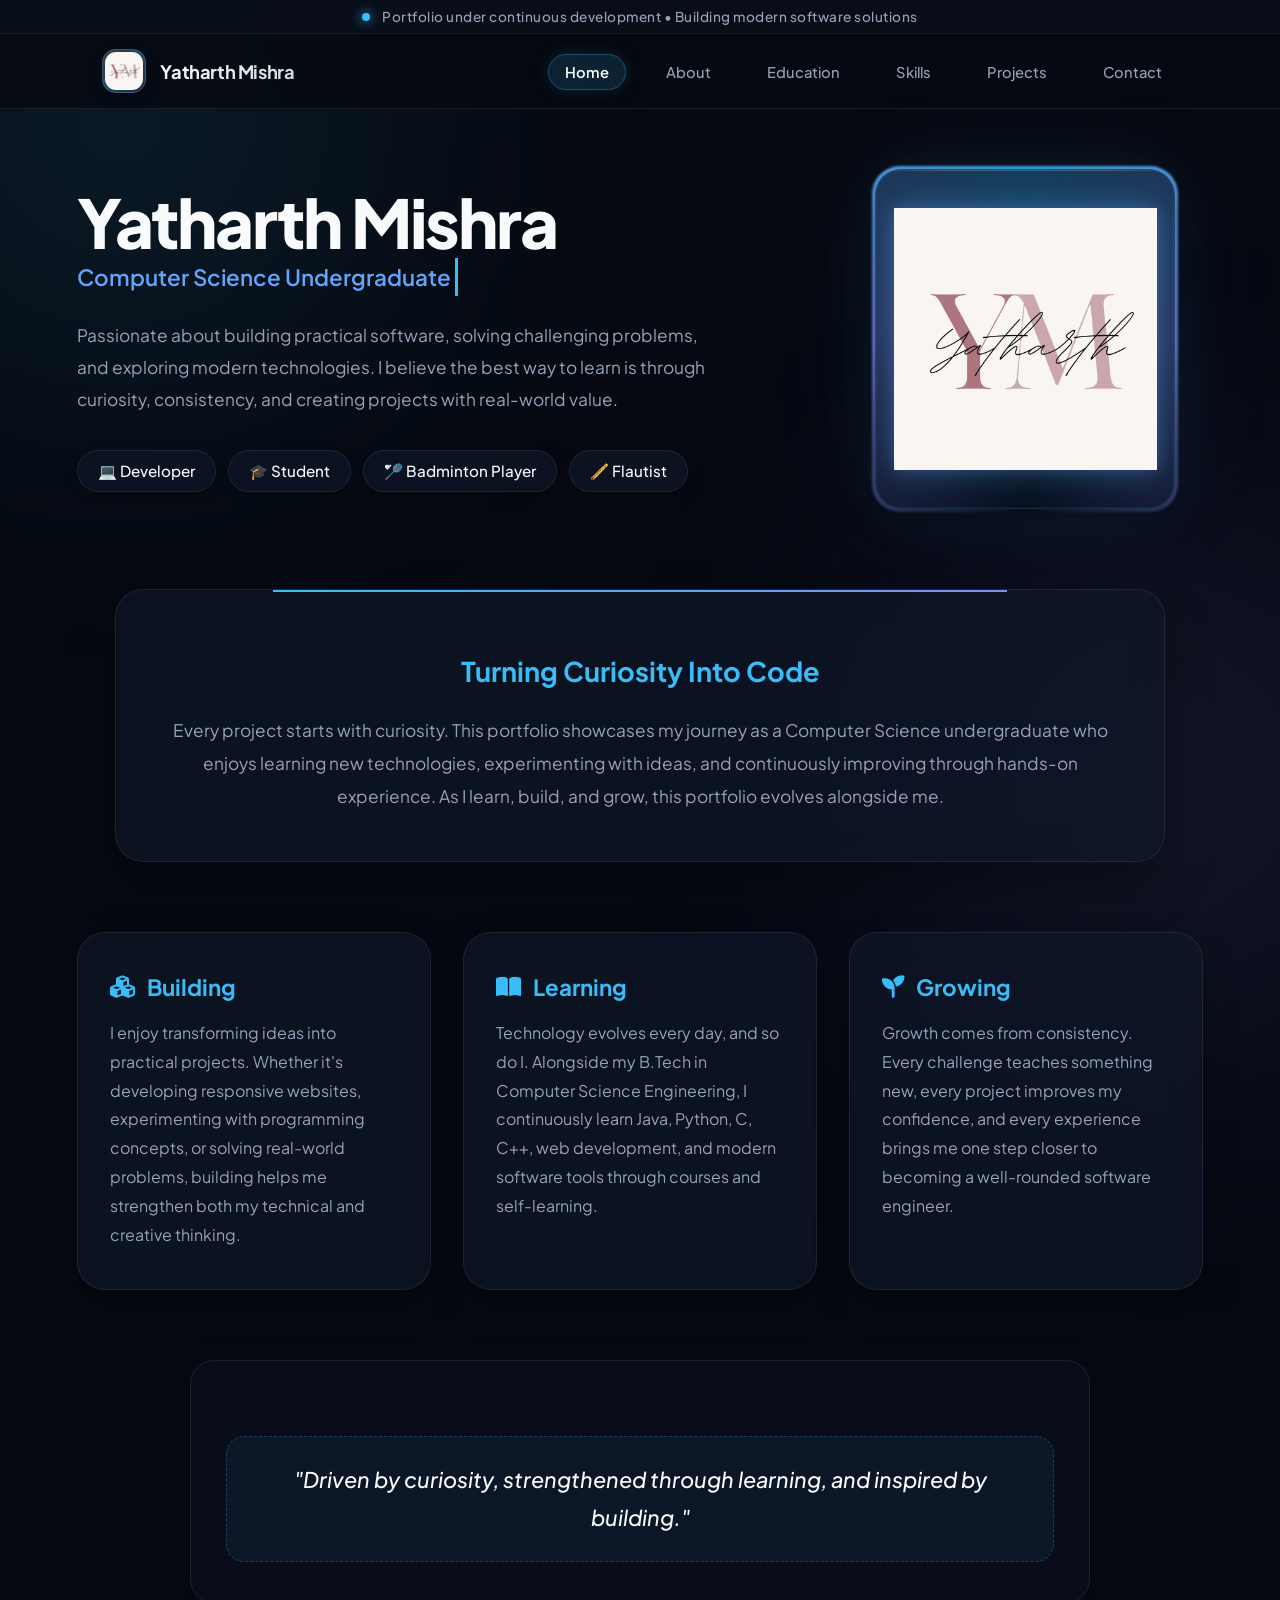
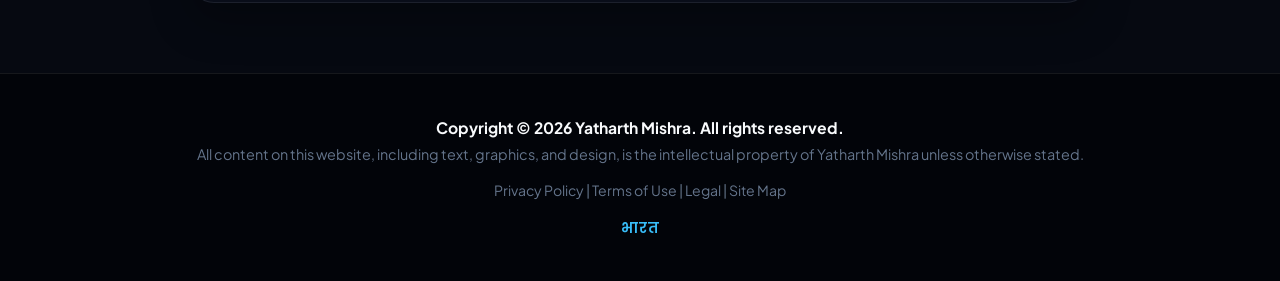
==== commit 3e6502c6: "Fixed UI cropping" ====
--- a/index.html
+++ b/index.html
@@ -65,9 +65,13 @@
 
         <div class="hero-image">
             <div class="profile-water-container">
-                <div class="profile-water-image">
-                    <img src="images/logo.png" alt="Yatharth Mishra Logo">
+                <!-- Rotating gradient border glow -->
+                <div class="logo-border-ring"></div>
+                <!-- Main glass frame card -->
+                <div class="logo-glass-card">
+                    <img src="images/logo.png" alt="Yatharth Mishra">
                 </div>
+                <!-- Water ripple rings on hover -->
                 <div class="water-ripple-rings">
                     <span class="ring-1"></span>
                     <span class="ring-2"></span>
--- a/css/style.css
+++ b/css/style.css
@@ -29,7 +29,10 @@
     font-family: var(--font-main);
 }
 
-html {
+html, body {
+    width: 100%;
+    max-width: 100vw;
+    overflow-x: hidden;
     scroll-behavior: smooth;
     color-scheme: dark;
 }
@@ -40,7 +43,6 @@
     flex-direction: column;
     background-color: var(--bg-dark);
     color: var(--text-primary);
-    overflow-x: hidden;
     position: relative;
 }
 
@@ -113,7 +115,7 @@
     backdrop-filter: blur(12px);
     border-bottom: 1px solid rgba(255, 255, 255, 0.06);
     color: var(--text-secondary);
-    padding: 8px 0;
+    padding: 8px 12px;
     overflow: hidden;
     font-size: 0.85rem;
     font-weight: 500;
@@ -127,6 +129,7 @@
     align-items: center;
     justify-content: center;
     gap: 12px;
+    text-align: center;
 }
 
 .pulse-dot {
@@ -136,6 +139,7 @@
     border-radius: 50%;
     box-shadow: 0 0 12px var(--accent-cyan);
     animation: applePulse 2s infinite;
+    flex-shrink: 0;
 }
 
 @keyframes applePulse {
@@ -188,6 +192,7 @@
     align-items: center;
     gap: 14px;
     text-decoration: none;
+    flex-shrink: 0;
 }
 
 /* Premium Top-Left Glass Logo Frame & Light Shimmer Sweep */
@@ -202,6 +207,7 @@
     box-shadow: 0 4px 15px rgba(0, 0, 0, 0.3);
     transition: all 0.4s cubic-bezier(0.16, 1, 0.3, 1);
     overflow: hidden;
+    flex-shrink: 0;
 }
 
 .logo::before {
@@ -229,6 +235,8 @@
 .logo img {
     width: 100%;
     height: 100%;
+    max-width: 100%;
+    max-height: 100%;
     object-fit: cover;
     border-radius: 11px;
     background: #090e1a;
@@ -248,6 +256,7 @@
     background: linear-gradient(135deg, #ffffff 0%, #cbd5e1 100%);
     -webkit-background-clip: text;
     -webkit-text-fill-color: transparent;
+    white-space: nowrap;
 }
 
 .nav-links {
@@ -266,6 +275,7 @@
     border-radius: 20px;
     transition: all 0.3s cubic-bezier(0.16, 1, 0.3, 1);
     position: relative;
+    white-space: nowrap;
 }
 
 .nav-links a:hover {
@@ -309,11 +319,12 @@
 h1,
 .skills-heading {
     text-align: center;
-    font-size: 3rem;
+    font-size: clamp(2.2rem, 5vw, 3rem);
     font-weight: 800;
     letter-spacing: -1.2px;
     color: var(--text-primary);
     margin-top: 45px;
+    padding: 0 15px;
 }
 
 .apple-shimmer-text,
@@ -352,9 +363,10 @@
     max-width: 750px;
     margin: 10px auto 45px auto;
     color: var(--text-secondary);
-    font-size: 1.15rem;
+    font-size: clamp(1rem, 2.5vw, 1.15rem);
     font-weight: 400;
     line-height: 1.7;
+    padding: 0 15px;
 }
 
 /* ===================================================
@@ -473,21 +485,26 @@
 .home-page .hero-text h1 {
     text-align: left;
     margin: 0;
-    font-size: 4.2rem;
+    font-size: clamp(2.5rem, 6vw, 4.2rem);
     line-height: 1.08;
     letter-spacing: -2px;
-}
-
+    padding: 0;
+    /* Suppress global h1 margin-top on hero */
+    margin-top: 0;
+}
+
+/* Suppress the decorative underline bar specifically in hero */
 .home-page .hero-text h1::after {
-    margin: 20px 0;
+    display: none;
 }
 
 .home-page .hero-text h2 {
     text-align: left;
     margin: 0 0 24px 0;
     color: var(--accent-blue);
-    font-size: 1.4rem;
+    font-size: clamp(1.1rem, 3vw, 1.4rem);
     font-weight: 600;
+    padding: 0;
 }
 
 .typing-cursor {
@@ -513,7 +530,7 @@
 .home-page .hero-description {
     max-width: 630px;
     line-height: 1.85;
-    font-size: 1.08rem;
+    font-size: clamp(0.98rem, 2vw, 1.08rem);
     color: var(--text-secondary);
 }
 
@@ -550,64 +567,170 @@
     justify-content: center;
     align-items: center;
     position: relative;
-}
+    flex-shrink: 0;
+    max-width: 100%;
+    /* Give right-side breathing room for the drift animation */
+    padding-right: 28px;
+}
+
+/* ===================================================
+   ELEGANT GLASSMORPHISM HERO LOGO FRAME
+=================================================== */
 
 .home-page .profile-water-container {
-    width: 330px;
-    height: 330px;
+    width: 300px;
+    height: 340px;
+    max-width: 80vw;
     position: relative;
     display: flex;
     justify-content: center;
     align-items: center;
-    /* Significant, Pronounced Fluid Drift Animation */
     animation: significantFluidWaterFloat 7.5s cubic-bezier(0.37, 0, 0.63, 1) infinite alternate;
 }
 
 @keyframes significantFluidWaterFloat {
     0% {
-        transform: translateX(-48px) translateY(-6px) rotate(-4deg);
-    }
-
+        transform: translateX(-24px) translateY(-5px) rotate(-3deg);
+    }
     33% {
-        transform: translateX(-15px) translateY(6px) rotate(1.5deg);
-    }
-
+        transform: translateX(-8px) translateY(5px) rotate(1deg);
+    }
     66% {
-        transform: translateX(22px) translateY(-5px) rotate(4deg);
-    }
-
+        transform: translateX(12px) translateY(-4px) rotate(3deg);
+    }
     100% {
-        transform: translateX(48px) translateY(5px) rotate(-3deg);
-    }
-}
-
-/* Water Image Container with Soft Vignette Edge Mask (No Enlarging) */
-.home-page .profile-water-image {
-    width: 285px;
-    height: 285px;
+        transform: translateX(24px) translateY(4px) rotate(-2.5deg);
+    }
+}
+
+
+/* Rotating gradient border ring (pseudo-element trick) */
+.home-page .logo-border-ring {
+    position: absolute;
+    inset: -3px;
+    border-radius: 28px;
+    background: conic-gradient(
+        from var(--angle, 0deg),
+        #38bdf8 0%,
+        #818cf8 25%,
+        #060911 50%,
+        #818cf8 75%,
+        #38bdf8 100%
+    );
+    animation: rotateBorder 4s linear infinite;
+    z-index: 0;
+    filter: blur(1px);
+}
+
+@property --angle {
+    syntax: '<angle>';
+    initial-value: 0deg;
+    inherits: false;
+}
+
+@keyframes rotateBorder {
+    to { --angle: 360deg; }
+}
+
+/* Fallback for browsers that don't support @property */
+@supports not (background: conic-gradient(from 0deg, red, blue)) {
+    .home-page .logo-border-ring {
+        border: 2px solid rgba(56, 189, 248, 0.6);
+        background: none;
+        filter: none;
+    }
+}
+
+/* Main glassmorphism card */
+.home-page .logo-glass-card {
     position: relative;
-    z-index: 3;
-    overflow: hidden;
-    -webkit-mask-image: radial-gradient(circle at center, rgba(0, 0, 0, 1) 42%, rgba(0, 0, 0, 0.85) 65%, rgba(0, 0, 0, 0) 95%);
-    mask-image: radial-gradient(circle at center, rgba(0, 0, 0, 1) 42%, rgba(0, 0, 0, 0.85) 65%, rgba(0, 0, 0, 0) 95%);
-}
-
-.home-page .profile-water-image img {
+    z-index: 2;
     width: 100%;
     height: 100%;
-    object-fit: cover;
+    border-radius: 26px;
+    background: rgba(10, 18, 35, 0.75);
+    backdrop-filter: blur(12px);
+    -webkit-backdrop-filter: blur(12px);
+    border: 1px solid rgba(56, 189, 248, 0.15);
+    box-shadow:
+        0 8px 32px rgba(0, 0, 0, 0.5),
+        0 0 0 1px rgba(255, 255, 255, 0.04) inset,
+        0 0 60px rgba(56, 189, 248, 0.12),
+        0 0 120px rgba(129, 140, 248, 0.07);
+    overflow: hidden;
+    display: flex;
+    align-items: center;
+    justify-content: center;
+    animation: cardGlowPulse 4s ease-in-out infinite alternate;
+}
+
+@keyframes cardGlowPulse {
+    0%  { box-shadow: 0 8px 32px rgba(0,0,0,0.5), 0 0 50px rgba(56,189,248,0.1), 0 0 100px rgba(129,140,248,0.06); }
+    100% { box-shadow: 0 8px 32px rgba(0,0,0,0.5), 0 0 80px rgba(56,189,248,0.22), 0 0 150px rgba(129,140,248,0.14); }
+}
+
+/* Shimmer sweep across the card */
+.home-page .logo-glass-card::before {
+    content: '';
+    position: absolute;
+    top: 0;
+    left: -100%;
+    width: 60%;
+    height: 100%;
+    background: linear-gradient(
+        105deg,
+        transparent 30%,
+        rgba(255, 255, 255, 0.06) 50%,
+        rgba(56, 189, 248, 0.08) 55%,
+        transparent 70%
+    );
+    animation: shimmerSweep 5s ease-in-out infinite;
+    z-index: 1;
+    pointer-events: none;
+}
+
+/* Subtle top-edge highlight for glass depth */
+.home-page .logo-glass-card::after {
+    content: '';
+    position: absolute;
+    top: 0;
+    left: 0;
+    right: 0;
+    height: 1px;
+    background: linear-gradient(90deg, transparent, rgba(255,255,255,0.18), rgba(56,189,248,0.3), rgba(255,255,255,0.18), transparent);
+    z-index: 2;
+    pointer-events: none;
+}
+
+@keyframes shimmerSweep {
+    0%   { left: -100%; opacity: 0; }
+    10%  { opacity: 1; }
+    50%  { left: 160%; opacity: 1; }
+    51%  { opacity: 0; }
+    100% { left: 160%; opacity: 0; }
+}
+
+/* The logo image itself — fully uncropped */
+.home-page .logo-glass-card img {
+    width: 88%;
+    height: 88%;
+    object-fit: contain;
     display: block;
-    transform: scale(1);
-    transition: none;
-}
-
-/* Multi-Layered Concentric Water Ripples Expanding Underneath (Appears only on Hover at Slow Speed) */
+    position: relative;
+    z-index: 0;
+    filter: drop-shadow(0 0 18px rgba(56, 189, 248, 0.3)) drop-shadow(0 0 6px rgba(129, 140, 248, 0.25));
+}
+
+
+
+/* Multi-Layered Concentric Water Ripples Expanding Underneath */
 .home-page .water-ripple-rings {
     position: absolute;
     bottom: -25px;
     left: 50%;
     transform: translateX(-50%);
-    width: 380px;
+    width: 360px;
+    max-width: 85vw;
     height: 50px;
     z-index: 1;
     pointer-events: none;
@@ -667,8 +790,8 @@
     }
 
     100% {
-        width: 360px;
-        height: 75px;
+        width: 340px;
+        height: 70px;
         opacity: 0;
         border-color: rgba(129, 140, 248, 0);
     }
@@ -720,7 +843,7 @@
     max-width: 1200px;
     margin: 50px auto;
     display: grid;
-    grid-template-columns: repeat(auto-fit, minmax(310px, 1fr));
+    grid-template-columns: repeat(auto-fit, minmax(290px, 1fr));
     gap: 32px;
 }
 
@@ -919,7 +1042,7 @@
     max-width: 1200px;
     margin: 0 auto 60px auto;
     display: grid;
-    grid-template-columns: repeat(auto-fit, minmax(220px, 1fr));
+    grid-template-columns: repeat(auto-fit, minmax(200px, 1fr));
     gap: 32px;
 }
 
@@ -948,6 +1071,7 @@
 .skill-card img {
     width: 80px;
     height: 80px;
+    max-width: 100%;
     object-fit: contain;
     margin-bottom: 20px;
     transition: transform 0.4s cubic-bezier(0.175, 0.885, 0.32, 1.275);
@@ -1094,7 +1218,7 @@
 
 .social-links {
     display: grid;
-    grid-template-columns: repeat(auto-fit, minmax(230px, 1fr));
+    grid-template-columns: repeat(auto-fit, minmax(200px, 1fr));
     gap: 28px;
     margin: 40px 0;
 }
@@ -1175,6 +1299,7 @@
 
 .contact-form-card input,
 .contact-form-card textarea {
+    width: 100%;
     padding: 18px 22px;
     border-radius: 14px;
     border: 1px solid var(--border-card);
@@ -1324,7 +1449,7 @@
 }
 
 /* ===================================================
-   RESPONSIVE DESIGN
+   RESPONSIVE DESIGN & MOBILE OPTIMIZATIONS
 =================================================== */
 
 @media (max-width: 900px) {
@@ -1342,14 +1467,17 @@
         right: -100%;
         width: 270px;
         height: calc(100vh - var(--nav-height));
-        background: rgba(6, 9, 17, 0.96);
-        backdrop-filter: blur(24px);
+        background: rgba(6, 9, 17, 0.97);
+        backdrop-filter: blur(28px);
+        -webkit-backdrop-filter: blur(28px);
         flex-direction: column;
         align-items: flex-start;
         padding: 40px 30px;
         gap: 20px;
         border-left: 1px solid var(--border-card);
         transition: right 0.4s cubic-bezier(0.16, 1, 0.3, 1);
+        z-index: 1005;
+        box-shadow: -10px 0 40px rgba(0, 0, 0, 0.7);
     }
 
     .nav-links.active {
@@ -1364,8 +1492,10 @@
     .home-page .hero {
         flex-direction: column-reverse;
         text-align: center;
-        margin: 30px auto 50px auto;
-        gap: 40px;
+        margin: 20px auto 40px auto;
+        gap: 35px;
+        width: 92%;
+        overflow: hidden;
     }
 
     .home-page .hero-text h1,
@@ -1373,10 +1503,6 @@
         text-align: center;
     }
 
-    .home-page .hero-text h1 {
-        font-size: 3rem;
-    }
-
     .home-page .hero-text h1::after {
         margin: 18px auto;
     }
@@ -1389,14 +1515,23 @@
         justify-content: center;
     }
 
+    /* Mobile Responsive Water Logo & Safe Mobile Animation */
     .home-page .profile-water-container {
-        width: 270px;
+        width: 240px;
         height: 270px;
-    }
-
-    .home-page .profile-water-image {
-        width: 230px;
-        height: 230px;
+        max-width: 72vw;
+        animation: mobileFluidWaterFloat 6s cubic-bezier(0.37, 0, 0.63, 1) infinite alternate;
+    }
+
+    .home-page .logo-glass-card img {
+        width: 85%;
+        height: 85%;
+    }
+
+    .home-page .water-ripple-rings {
+        width: 240px;
+        max-width: 80vw;
+        bottom: -15px;
     }
 
     .timeline::before {
@@ -1421,20 +1556,63 @@
         margin-top: 0;
     }
 
-    h1,
-    .skills-heading {
-        font-size: 2.3rem;
-    }
-
-    h2 {
-        font-size: 1.05rem;
-    }
-
     .about-section,
     .education-section,
     .contact-section,
     .projects-section,
     .contact-form-card {
-        padding: 30px 22px;
+        width: 92%;
+        padding: 32px 20px;
+    }
+}
+
+/* Mobile Drift Keyframes (Prevents horizontal layout expansion on phones) */
+@keyframes mobileFluidWaterFloat {
+    0% {
+        transform: translateX(-12px) translateY(-3px) rotate(-2deg);
+    }
+    50% {
+        transform: translateX(0px) translateY(3px) rotate(1deg);
+    }
+    100% {
+        transform: translateX(12px) translateY(-2px) rotate(-1.5deg);
+    }
+}
+
+@media (max-width: 480px) {
+    .navbar {
+        padding: 0 4%;
+    }
+
+    .tagline {
+        font-size: 1.02rem;
+    }
+
+    .logo {
+        width: 38px;
+        height: 38px;
+    }
+
+    .home-page .hero-tags span {
+        font-size: 0.88rem;
+        padding: 8px 16px;
+    }
+
+    .about-section,
+    .education-section,
+    .contact-section,
+    .projects-section,
+    .contact-form-card,
+    .home-page .home-overview {
+        padding: 24px 16px;
+        border-radius: 20px;
+    }
+
+    .back-to-top {
+        bottom: 20px;
+        right: 20px;
+        width: 44px;
+        height: 44px;
+        font-size: 1.1rem;
     }
 }
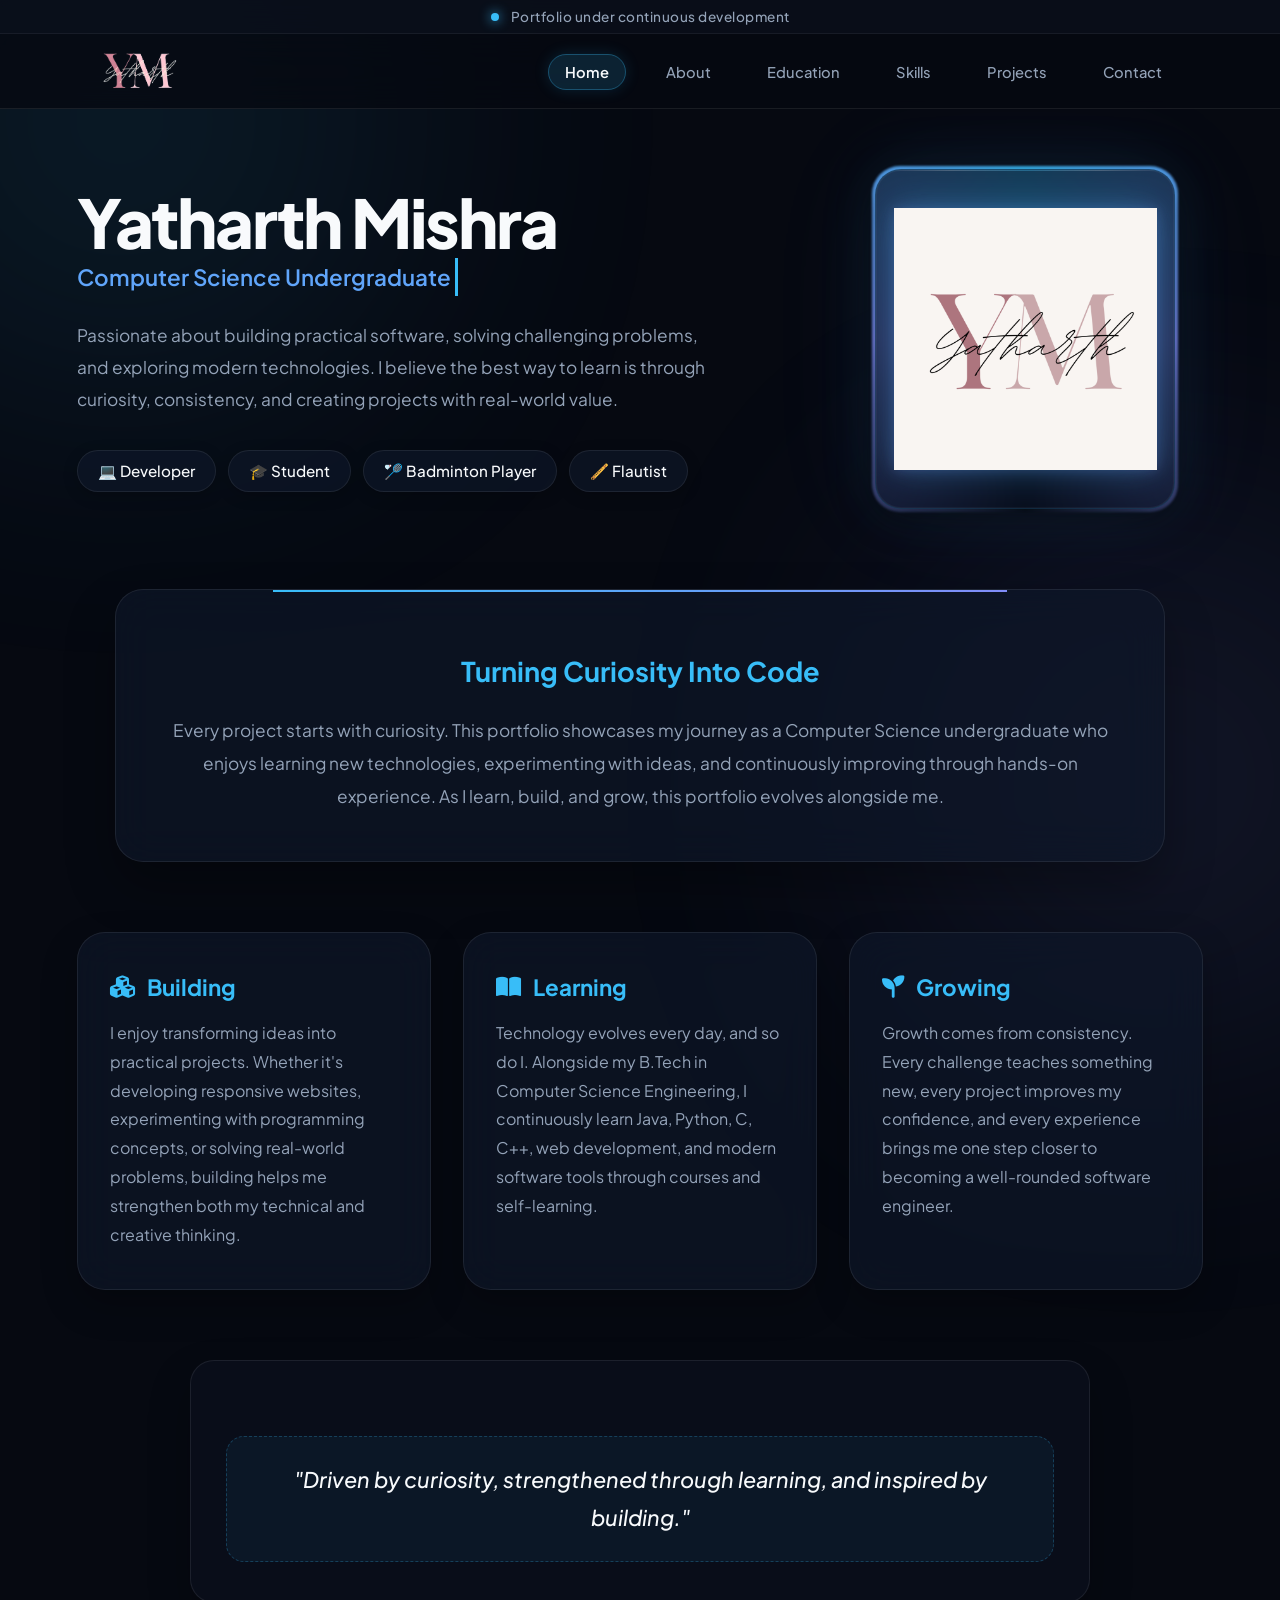
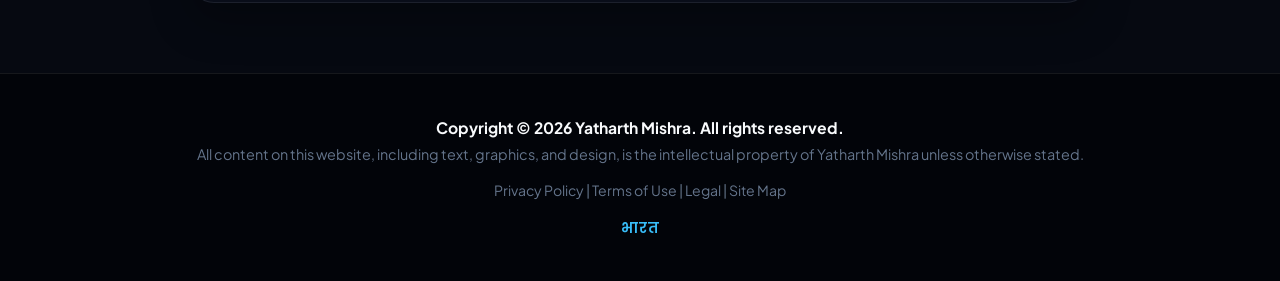
==== commit 91f88dfa: "Updated and enhanced" ====
--- a/index.html
+++ b/index.html
@@ -1,5 +1,6 @@
 <!DOCTYPE html>
 <html lang="en">
+
 <head>
     <meta charset="UTF-8">
     <meta name="viewport" content="width=device-width, initial-scale=1.0">
@@ -8,136 +9,144 @@
     <link rel="stylesheet" href="css/style.css">
     <script src="js/script.js" defer></script>
 </head>
+
 <body>
 
-<div class="marquee">
-  <div class="marquee-content">
-    <span class="pulse-dot"></span>
-    <span>Portfolio under continuous development &bull; Building modern software solutions</span>
-  </div>
-</div>
+    <div class="marquee">
+        <div class="marquee-content">
+            <span class="pulse-dot"></span>
+            <span>Portfolio under continuous development</span>
+        </div>
+    </div>
 
-<nav class="navbar">
-  <a href="index.html" class="brand">
-    <div class="logo">
-      <img src="images/logo.png" alt="Yatharth Mishra Logo">
-    </div>
-    <span class="tagline">Yatharth Mishra</span>
-  </a>
+    <nav class="navbar">
+        <a href="index.html" class="brand">
+            <div class="logo">
+                <img src="images/logobgless.png" alt="Yatharth Mishra Logo">
+            </div>
+        </a>
 
-  <button class="nav-toggle" aria-label="Toggle navigation menu">
-    <span></span>
-    <span></span>
-    <span></span>
-  </button>
+        <button class="nav-toggle" aria-label="Toggle navigation menu">
+            <span></span>
+            <span></span>
+            <span></span>
+        </button>
 
-  <ul class="nav-links">
-    <li><a href="index.html">Home</a></li>
-    <li><a href="about.html">About</a></li>
-    <li><a href="education.html">Education</a></li>
-    <li><a href="skills.html">Skills</a></li>
-    <li><a href="projects.html">Projects</a></li>
-    <li><a href="contact.html">Contact</a></li>
-  </ul>
-</nav>  
+        <ul class="nav-links">
+            <li><a href="index.html">Home</a></li>
+            <li><a href="about.html">About</a></li>
+            <li><a href="education.html">Education</a></li>
+            <li><a href="skills.html">Skills</a></li>
+            <li><a href="projects.html">Projects</a></li>
+            <li><a href="contact.html">Contact</a></li>
+        </ul>
+    </nav>
 
-<main class="home-page">
-    <section class="hero reveal">
-        <div class="hero-text">
-            <h1>Yatharth Mishra</h1>
+    <main class="home-page">
+        <section class="hero reveal">
+            <div class="hero-text">
+                <h1>Yatharth Mishra</h1>
 
-            <h2 class="hero-typing">
-                <span id="typing-text">Computer Science Undergraduate</span><span class="typing-cursor">&nbsp;</span>
-            </h2>
+                <h2 class="hero-typing">
+                    <span id="typing-text">Computer Science Undergraduate</span><span
+                        class="typing-cursor">&nbsp;</span>
+                </h2>
 
-            <p class="hero-description">
-                Passionate about building practical software, solving challenging problems, and exploring modern technologies.
-                I believe the best way to learn is through curiosity, consistency, and creating projects with real-world value.
-            </p>
+                <p class="hero-description">
+                    Passionate about building practical software, solving challenging problems, and exploring modern
+                    technologies.
+                    I believe the best way to learn is through curiosity, consistency, and creating projects with
+                    real-world value.
+                </p>
 
-            <div class="hero-tags">
-                <span>💻 Developer</span>
-                <span>🎓 Student</span>
-                <span>🏸 Badminton Player</span>
-                <span>🪈 Flautist</span>
-            </div>
-        </div>
-
-        <div class="hero-image">
-            <div class="profile-water-container">
-                <!-- Rotating gradient border glow -->
-                <div class="logo-border-ring"></div>
-                <!-- Main glass frame card -->
-                <div class="logo-glass-card">
-                    <img src="images/logo.png" alt="Yatharth Mishra">
-                </div>
-                <!-- Water ripple rings on hover -->
-                <div class="water-ripple-rings">
-                    <span class="ring-1"></span>
-                    <span class="ring-2"></span>
-                    <span class="ring-3"></span>
-                    <span class="ring-4"></span>
-                    <span class="ring-5"></span>
-                    <span class="ring-6"></span>
+                <div class="hero-tags">
+                    <span>💻 Developer</span>
+                    <span>🎓 Student</span>
+                    <span>🏸 Badminton Player</span>
+                    <span>🪈 Flautist</span>
                 </div>
             </div>
-        </div>
-    </section>
 
-    <!-- Intro Overview -->
-    <section class="home-overview reveal delay-1">
-        <h2>Turning Curiosity Into Code</h2>
-        <p>
-            Every project starts with curiosity.
-            This portfolio showcases my journey as a Computer Science undergraduate who enjoys learning new technologies,
-            experimenting with ideas, and continuously improving through hands-on experience.
-            As I learn, build, and grow, this portfolio evolves alongside me.
-        </p>
-    </section>
+            <div class="hero-image">
+                <div class="profile-water-container">
+                    <!-- Rotating gradient border glow -->
+                    <div class="logo-border-ring"></div>
+                    <!-- Main glass frame card -->
+                    <div class="logo-glass-card">
+                        <img src="images/logo.png" alt="Yatharth Mishra">
+                    </div>
+                    <!-- Water ripple rings on hover -->
+                    <div class="water-ripple-rings">
+                        <span class="ring-1"></span>
+                        <span class="ring-2"></span>
+                        <span class="ring-3"></span>
+                        <span class="ring-4"></span>
+                        <span class="ring-5"></span>
+                        <span class="ring-6"></span>
+                    </div>
+                </div>
+            </div>
+        </section>
 
-    <!-- Philosophy Quick Links -->
-    <section class="quick-links">
-        <div class="quick-card reveal delay-1">
-            <h3><i class="fas fa-cubes"></i> Building</h3>
+        <!-- Intro Overview -->
+        <section class="home-overview reveal delay-1">
+            <h2>Turning Curiosity Into Code</h2>
             <p>
-                I enjoy transforming ideas into practical projects.
-                Whether it's developing responsive websites, experimenting with programming concepts, or solving
-                real-world problems, building helps me strengthen both my technical and creative thinking.
+                Every project starts with curiosity.
+                This portfolio showcases my journey as a Computer Science undergraduate who enjoys learning new
+                technologies,
+                experimenting with ideas, and continuously improving through hands-on experience.
+                As I learn, build, and grow, this portfolio evolves alongside me.
             </p>
-        </div>
+        </section>
 
-        <div class="quick-card reveal delay-2">
-            <h3><i class="fas fa-book-open"></i> Learning</h3>
-            <p>
-                Technology evolves every day, and so do I.
-                Alongside my B.Tech in Computer Science Engineering,
-                I continuously learn Java, Python, C, C++, web development, and modern software tools through courses and self-learning.
-            </p>
-        </div>
+        <!-- Philosophy Quick Links -->
+        <section class="quick-links">
+            <div class="quick-card reveal delay-1">
+                <h3><i class="fas fa-cubes"></i> Building</h3>
+                <p>
+                    I enjoy transforming ideas into practical projects.
+                    Whether it's developing responsive websites, experimenting with programming concepts, or solving
+                    real-world problems, building helps me strengthen both my technical and creative thinking.
+                </p>
+            </div>
 
-        <div class="quick-card reveal delay-3">
-            <h3><i class="fas fa-seedling"></i> Growing</h3>
-            <p>
-                Growth comes from consistency.
-                Every challenge teaches something new, every project improves my confidence, and every experience brings me one step closer to becoming a well-rounded software engineer.
-            </p>
-        </div>
-    </section>
+            <div class="quick-card reveal delay-2">
+                <h3><i class="fas fa-book-open"></i> Learning</h3>
+                <p>
+                    Technology evolves every day, and so do I.
+                    Alongside my B.Tech in Computer Science Engineering,
+                    I continuously learn Java, Python, C, C++, web development, and modern software tools through
+                    courses and self-learning.
+                </p>
+            </div>
 
-    <!-- Quote -->
-    <section class="home-quote reveal">
-        <blockquote class="quote">
-            "Driven by curiosity, strengthened through learning, and inspired by building."
-        </blockquote>
-    </section>
-</main>
+            <div class="quick-card reveal delay-3">
+                <h3><i class="fas fa-seedling"></i> Growing</h3>
+                <p>
+                    Growth comes from consistency.
+                    Every challenge teaches something new, every project improves my confidence, and every experience
+                    brings me one step closer to becoming a well-rounded software engineer.
+                </p>
+            </div>
+        </section>
 
-<footer class="footer">
-    <p id="cprt"><b>Copyright © 2026 Yatharth Mishra. All rights reserved.</b></p>
-    <p>All content on this website, including text, graphics, and design, is the intellectual property of Yatharth Mishra unless otherwise stated.</p>
-    <p id="fts">Privacy Policy | Terms of Use | Legal | Site Map</p>
-    <p id="ind">भारत</p>
-</footer>
+        <!-- Quote -->
+        <section class="home-quote reveal">
+            <blockquote class="quote">
+                "Driven by curiosity, strengthened through learning, and inspired by building."
+            </blockquote>
+        </section>
+    </main>
+
+    <footer class="footer">
+        <p id="cprt"><b>Copyright © 2026 Yatharth Mishra. All rights reserved.</b></p>
+        <p>All content on this website, including text, graphics, and design, is the intellectual property of Yatharth
+            Mishra unless otherwise stated.</p>
+        <p id="fts">Privacy Policy | Terms of Use | Legal | Site Map</p>
+        <p id="ind">भारत</p>
+    </footer>
 
 </body>
+
 </html>
--- a/css/style.css
+++ b/css/style.css
@@ -29,7 +29,9 @@
     font-family: var(--font-main);
 }
 
-html, body {
+
+html,
+body {
     width: 100%;
     max-width: 100vw;
     overflow-x: hidden;
@@ -190,62 +192,59 @@
 .brand {
     display: flex;
     align-items: center;
-    gap: 14px;
+    justify-content: center;
+    margin-top: auto;
+    margin-bottom: auto;
     text-decoration: none;
     flex-shrink: 0;
 }
 
-/* Premium Top-Left Glass Logo Frame & Light Shimmer Sweep */
+/* Top-Left Clean Backgroundless Logo (100% Sharp, Crisp & Perfectly Centered) */
 .logo {
-    width: 44px;
-    height: 44px;
-    border-radius: 14px;
+    height: 38px;
+    width: auto;
+    max-height: 38px;
+    margin-top: auto;
+    margin-bottom: auto;
     position: relative;
-    padding: 2px;
-    background: linear-gradient(135deg, rgba(255, 255, 255, 0.18) 0%, rgba(56, 189, 248, 0.35) 50%, rgba(129, 140, 248, 0.2) 100%);
-    border: 1px solid rgba(255, 255, 255, 0.14);
-    box-shadow: 0 4px 15px rgba(0, 0, 0, 0.3);
-    transition: all 0.4s cubic-bezier(0.16, 1, 0.3, 1);
-    overflow: hidden;
+    padding: 0;
+    background: transparent;
+    border: none;
+    box-shadow: none;
+    transition: all 0.3s ease;
     flex-shrink: 0;
-}
-
-.logo::before {
-    content: "";
-    position: absolute;
-    top: -50%;
-    left: -50%;
-    width: 200%;
-    height: 200%;
-    background: linear-gradient(45deg, transparent 40%, rgba(255, 255, 255, 0.35) 50%, transparent 60%);
-    transform: rotate(30deg) translateY(-100%);
-    transition: transform 0.65s cubic-bezier(0.16, 1, 0.3, 1);
-}
-
-.brand:hover .logo::before {
-    transform: rotate(30deg) translateY(100%);
-}
-
-.brand:hover .logo {
-    transform: scale(1.06) translateY(-2px);
-    border-color: var(--accent-cyan);
-    box-shadow: 0 8px 25px rgba(56, 189, 248, 0.35);
+    display: flex;
+    align-items: center;
+    justify-content: center;
+}
+
+.navbar.scrolled .logo {
+    height: 32px;
+    max-height: 32px;
 }
 
 .logo img {
-    width: 100%;
-    height: 100%;
-    max-width: 100%;
-    max-height: 100%;
-    object-fit: cover;
-    border-radius: 11px;
-    background: #090e1a;
+    height: 38px;
+    width: auto;
+    max-height: 38px;
+    margin-top: auto;
+    margin-bottom: auto;
+    object-fit: contain;
+    background: transparent;
     display: block;
-    transition: transform 0.4s ease;
+    image-rendering: -webkit-optimize-contrast;
+    filter: brightness(1.25) contrast(1.1);
+    transition: filter 0.3s ease, transform 0.3s ease;
+}
+
+.navbar.scrolled .logo img {
+    height: 32px;
+    max-height: 32px;
 }
 
 .brand:hover .logo img {
-    transform: scale(1.05);
+    filter: brightness(1.45) contrast(1.15) drop-shadow(0 0 10px rgba(56, 189, 248, 0.75));
+    transform: translateY(-1px);
 }
 
 .tagline {
@@ -592,12 +591,15 @@
     0% {
         transform: translateX(-24px) translateY(-5px) rotate(-3deg);
     }
+
     33% {
         transform: translateX(-8px) translateY(5px) rotate(1deg);
     }
+
     66% {
         transform: translateX(12px) translateY(-4px) rotate(3deg);
     }
+
     100% {
         transform: translateX(24px) translateY(4px) rotate(-2.5deg);
     }
@@ -609,14 +611,12 @@
     position: absolute;
     inset: -3px;
     border-radius: 28px;
-    background: conic-gradient(
-        from var(--angle, 0deg),
-        #38bdf8 0%,
-        #818cf8 25%,
-        #060911 50%,
-        #818cf8 75%,
-        #38bdf8 100%
-    );
+    background: conic-gradient(from var(--angle, 0deg),
+            #38bdf8 0%,
+            #818cf8 25%,
+            #060911 50%,
+            #818cf8 75%,
+            #38bdf8 100%);
     animation: rotateBorder 4s linear infinite;
     z-index: 0;
     filter: blur(1px);
@@ -629,7 +629,9 @@
 }
 
 @keyframes rotateBorder {
-    to { --angle: 360deg; }
+    to {
+        --angle: 360deg;
+    }
 }
 
 /* Fallback for browsers that don't support @property */
@@ -665,8 +667,13 @@
 }
 
 @keyframes cardGlowPulse {
-    0%  { box-shadow: 0 8px 32px rgba(0,0,0,0.5), 0 0 50px rgba(56,189,248,0.1), 0 0 100px rgba(129,140,248,0.06); }
-    100% { box-shadow: 0 8px 32px rgba(0,0,0,0.5), 0 0 80px rgba(56,189,248,0.22), 0 0 150px rgba(129,140,248,0.14); }
+    0% {
+        box-shadow: 0 8px 32px rgba(0, 0, 0, 0.5), 0 0 50px rgba(56, 189, 248, 0.1), 0 0 100px rgba(129, 140, 248, 0.06);
+    }
+
+    100% {
+        box-shadow: 0 8px 32px rgba(0, 0, 0, 0.5), 0 0 80px rgba(56, 189, 248, 0.22), 0 0 150px rgba(129, 140, 248, 0.14);
+    }
 }
 
 /* Shimmer sweep across the card */
@@ -677,13 +684,11 @@
     left: -100%;
     width: 60%;
     height: 100%;
-    background: linear-gradient(
-        105deg,
-        transparent 30%,
-        rgba(255, 255, 255, 0.06) 50%,
-        rgba(56, 189, 248, 0.08) 55%,
-        transparent 70%
-    );
+    background: linear-gradient(105deg,
+            transparent 30%,
+            rgba(255, 255, 255, 0.06) 50%,
+            rgba(56, 189, 248, 0.08) 55%,
+            transparent 70%);
     animation: shimmerSweep 5s ease-in-out infinite;
     z-index: 1;
     pointer-events: none;
@@ -697,17 +702,34 @@
     left: 0;
     right: 0;
     height: 1px;
-    background: linear-gradient(90deg, transparent, rgba(255,255,255,0.18), rgba(56,189,248,0.3), rgba(255,255,255,0.18), transparent);
+    background: linear-gradient(90deg, transparent, rgba(255, 255, 255, 0.18), rgba(56, 189, 248, 0.3), rgba(255, 255, 255, 0.18), transparent);
     z-index: 2;
     pointer-events: none;
 }
 
 @keyframes shimmerSweep {
-    0%   { left: -100%; opacity: 0; }
-    10%  { opacity: 1; }
-    50%  { left: 160%; opacity: 1; }
-    51%  { opacity: 0; }
-    100% { left: 160%; opacity: 0; }
+    0% {
+        left: -100%;
+        opacity: 0;
+    }
+
+    10% {
+        opacity: 1;
+    }
+
+    50% {
+        left: 160%;
+        opacity: 1;
+    }
+
+    51% {
+        opacity: 0;
+    }
+
+    100% {
+        left: 160%;
+        opacity: 0;
+    }
 }
 
 /* The logo image itself — fully uncropped */
@@ -1039,11 +1061,13 @@
 
 .floating-skills {
     width: 88%;
-    max-width: 1200px;
+    max-width: 1100px;
     margin: 0 auto 60px auto;
-    display: grid;
-    grid-template-columns: repeat(auto-fit, minmax(200px, 1fr));
-    gap: 32px;
+    display: flex;
+    flex-wrap: wrap;
+    justify-content: center;
+    align-items: center;
+    gap: 28px;
 }
 
 .skill-card {
@@ -1059,6 +1083,9 @@
     flex-direction: column;
     align-items: center;
     justify-content: center;
+    flex: 1 1 190px;
+    max-width: 220px;
+    min-width: 170px;
 }
 
 .skill-card:hover {
@@ -1068,7 +1095,8 @@
     box-shadow: 0 25px 50px rgba(56, 189, 248, 0.3);
 }
 
-.skill-card img {
+.skill-card img,
+.skill-card i.skill-icon {
     width: 80px;
     height: 80px;
     max-width: 100%;
@@ -1078,7 +1106,16 @@
     filter: drop-shadow(0 6px 12px rgba(0, 0, 0, 0.4));
 }
 
-.skill-card:hover img {
+.skill-card i.skill-icon {
+    font-size: 3.6rem;
+    color: var(--accent-cyan);
+    display: flex;
+    align-items: center;
+    justify-content: center;
+}
+
+.skill-card:hover img,
+.skill-card:hover i.skill-icon {
     transform: scale(1.18) rotate(6deg);
 }
 
@@ -1139,13 +1176,24 @@
    PROJECTS SECTION
 =================================================== */
 
+.projects-section {
+    display: flex;
+    flex-direction: column;
+    gap: 45px;
+    width: 88%;
+    max-width: 950px;
+    margin: 40px auto 80px auto;
+}
+
 .project-card {
     background: rgba(15, 23, 42, 0.85);
     border-radius: 26px;
-    padding: 40px;
+    padding: 44px;
     border: 1px solid var(--border-card);
     transition: all 0.4s cubic-bezier(0.16, 1, 0.3, 1);
     box-shadow: 0 15px 35px rgba(0, 0, 0, 0.25);
+    position: relative;
+    overflow: hidden;
 }
 
 .project-card:hover {
@@ -1559,10 +1607,16 @@
     .about-section,
     .education-section,
     .contact-section,
-    .projects-section,
+    .project-card,
     .contact-form-card {
         width: 92%;
-        padding: 32px 20px;
+        padding: 30px 22px;
+    }
+
+    .projects-section {
+        gap: 30px;
+        width: 92%;
+        margin: 24px auto 60px auto;
     }
 }
 
@@ -1571,9 +1625,11 @@
     0% {
         transform: translateX(-12px) translateY(-3px) rotate(-2deg);
     }
+
     50% {
         transform: translateX(0px) translateY(3px) rotate(1deg);
     }
+
     100% {
         transform: translateX(12px) translateY(-2px) rotate(-1.5deg);
     }
@@ -1589,8 +1645,8 @@
     }
 
     .logo {
-        width: 38px;
-        height: 38px;
+        height: 44px;
+        width: auto;
     }
 
     .home-page .hero-tags span {
